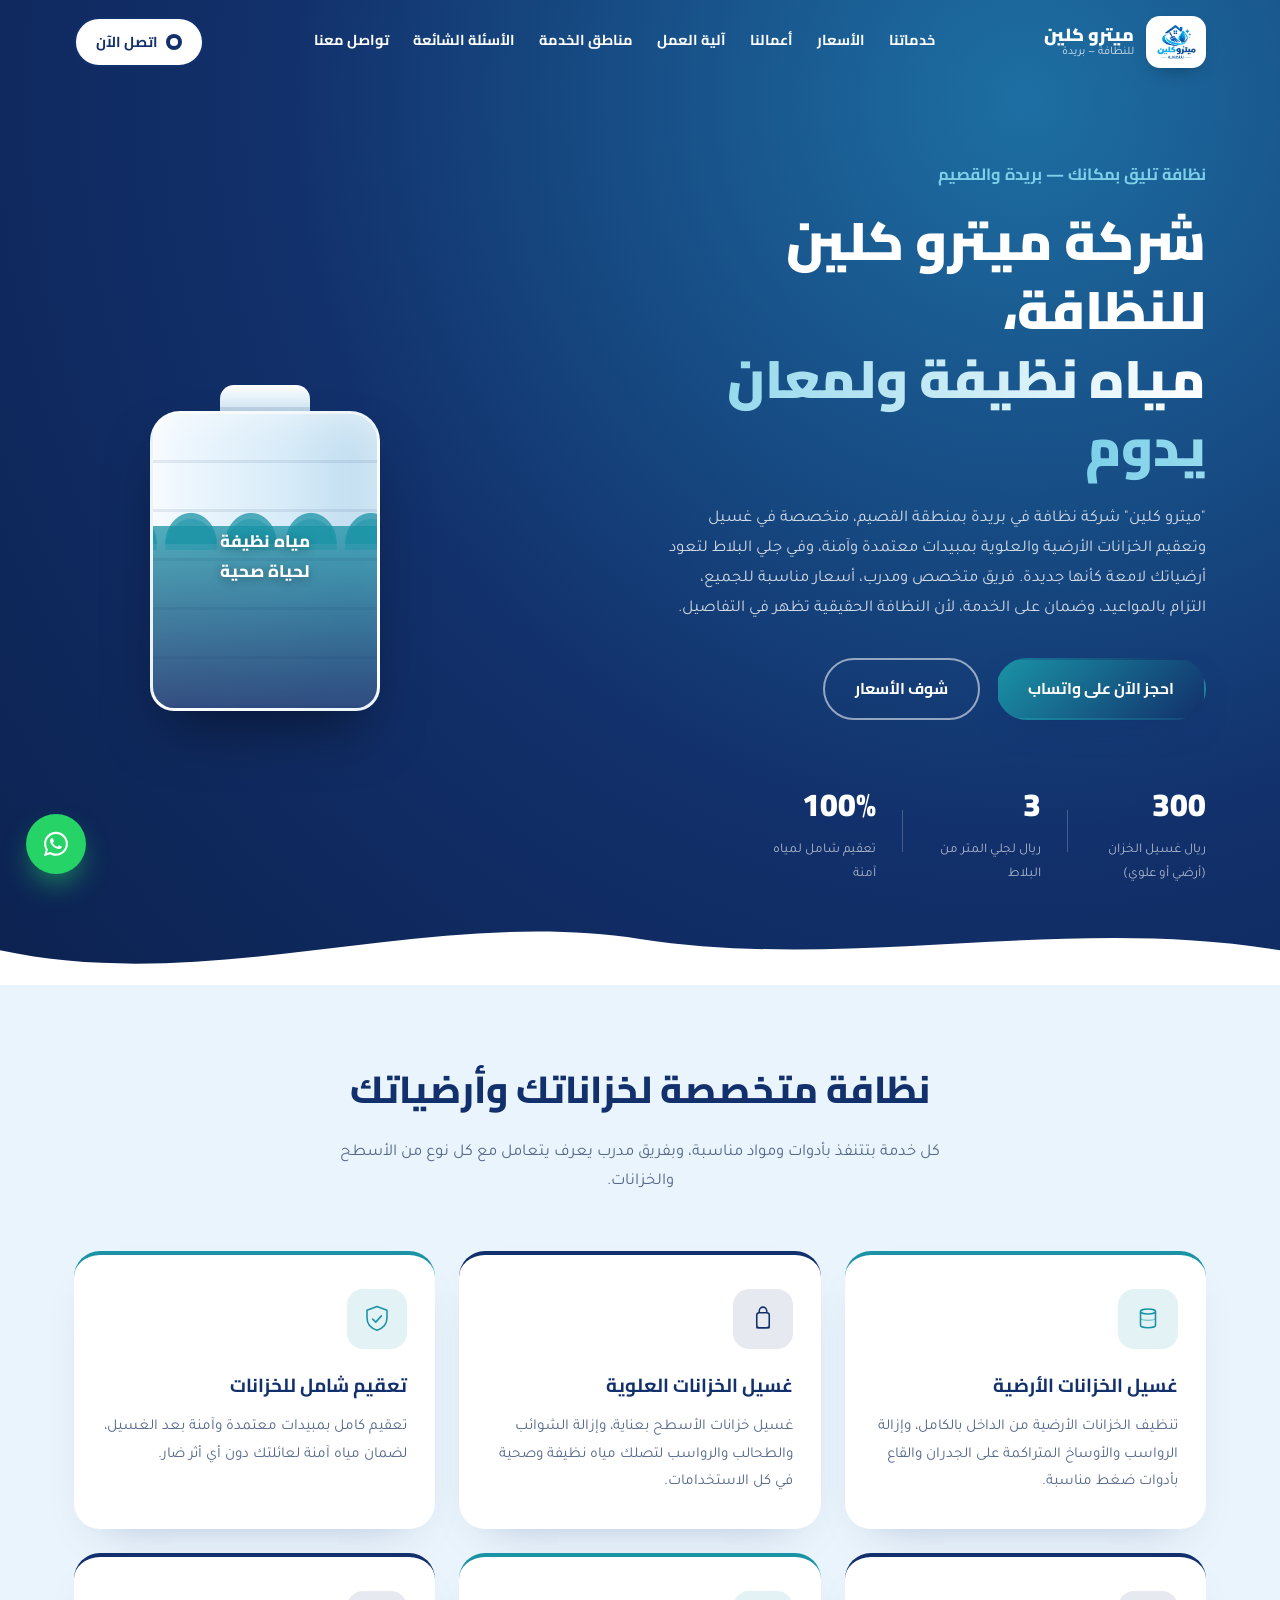
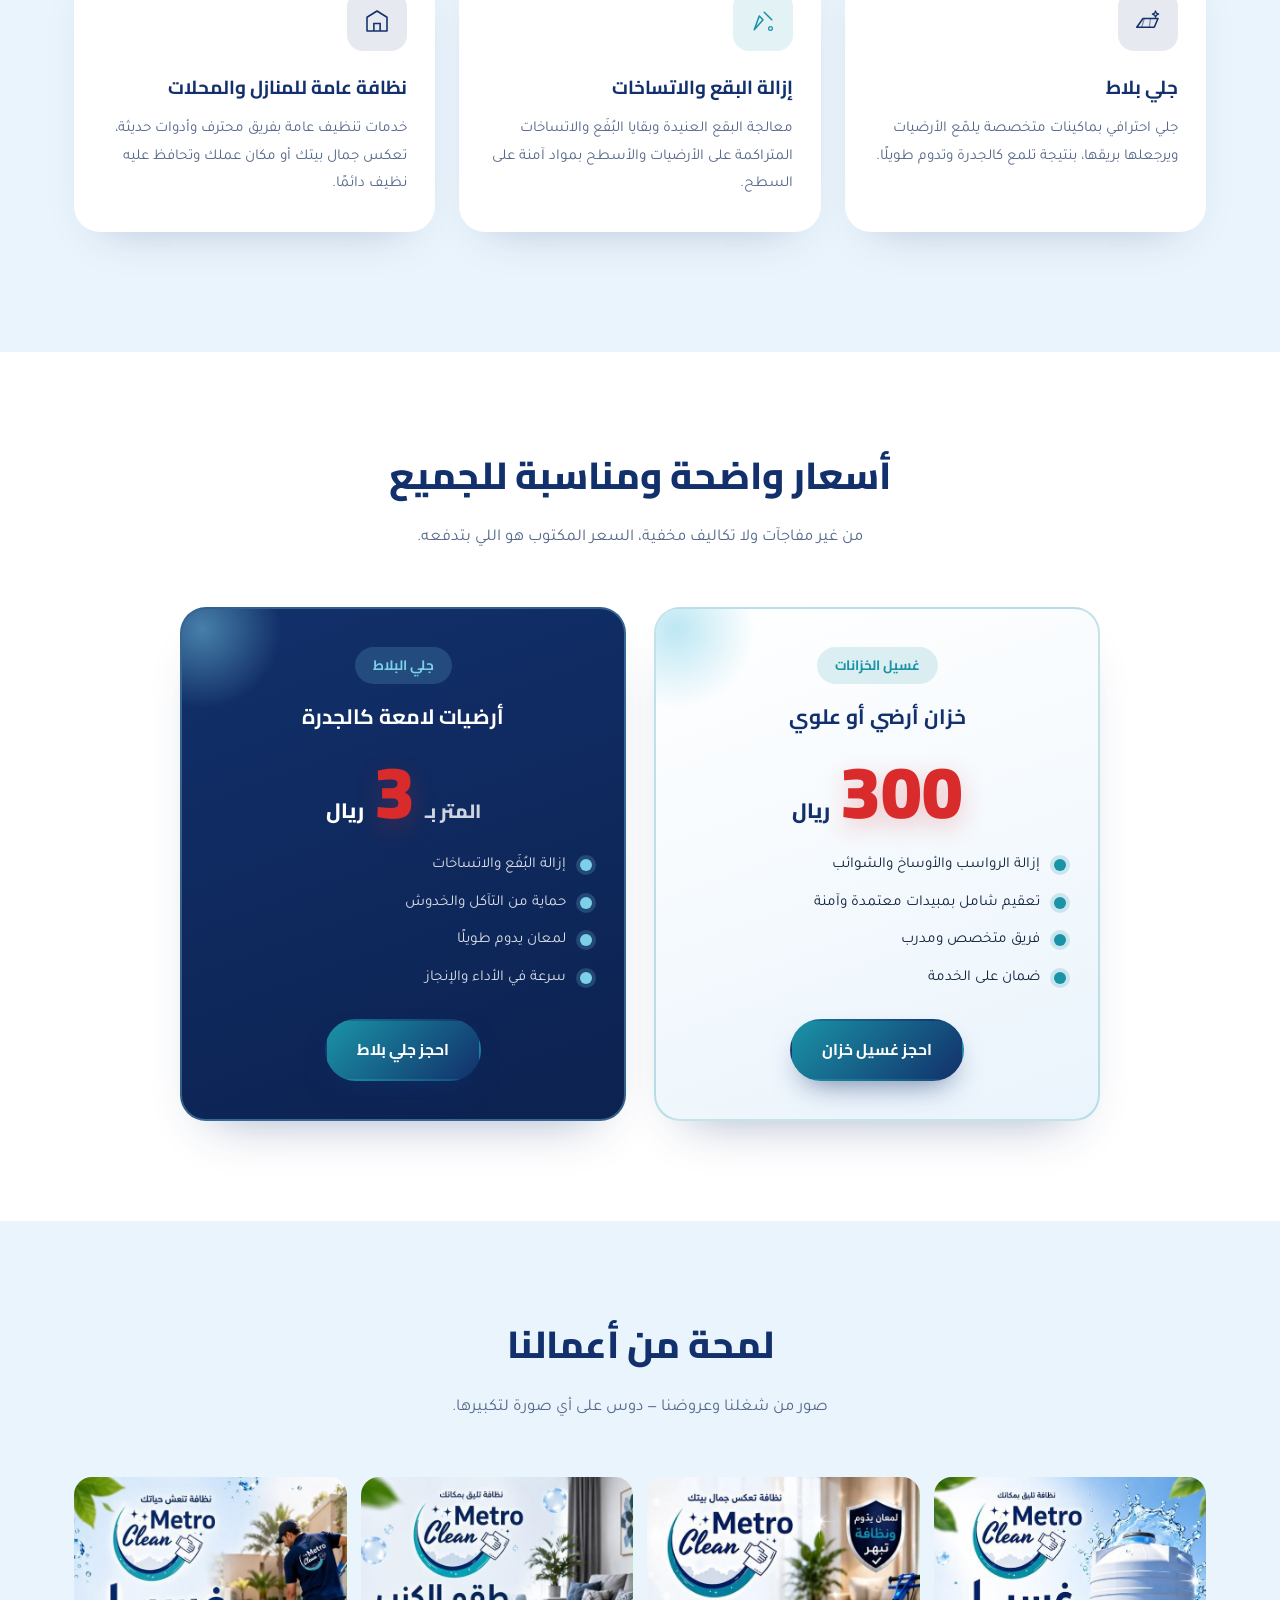
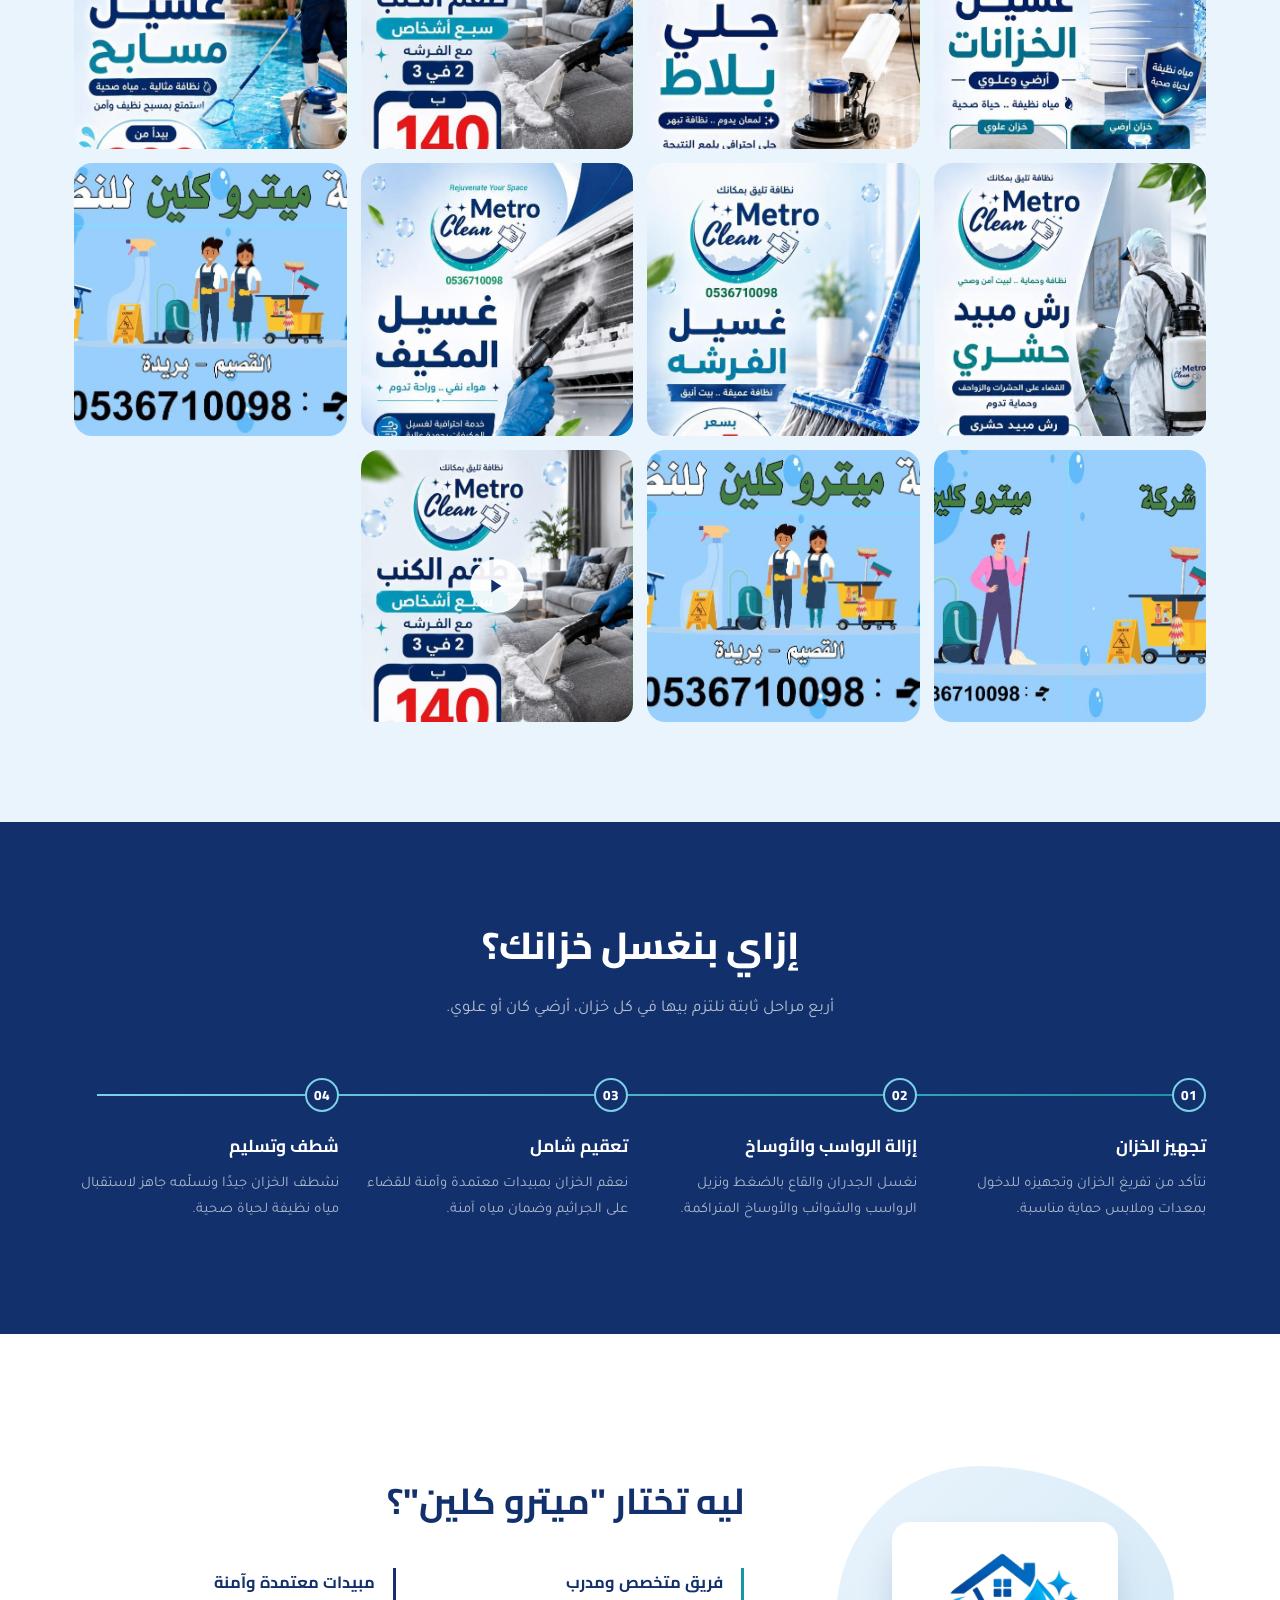
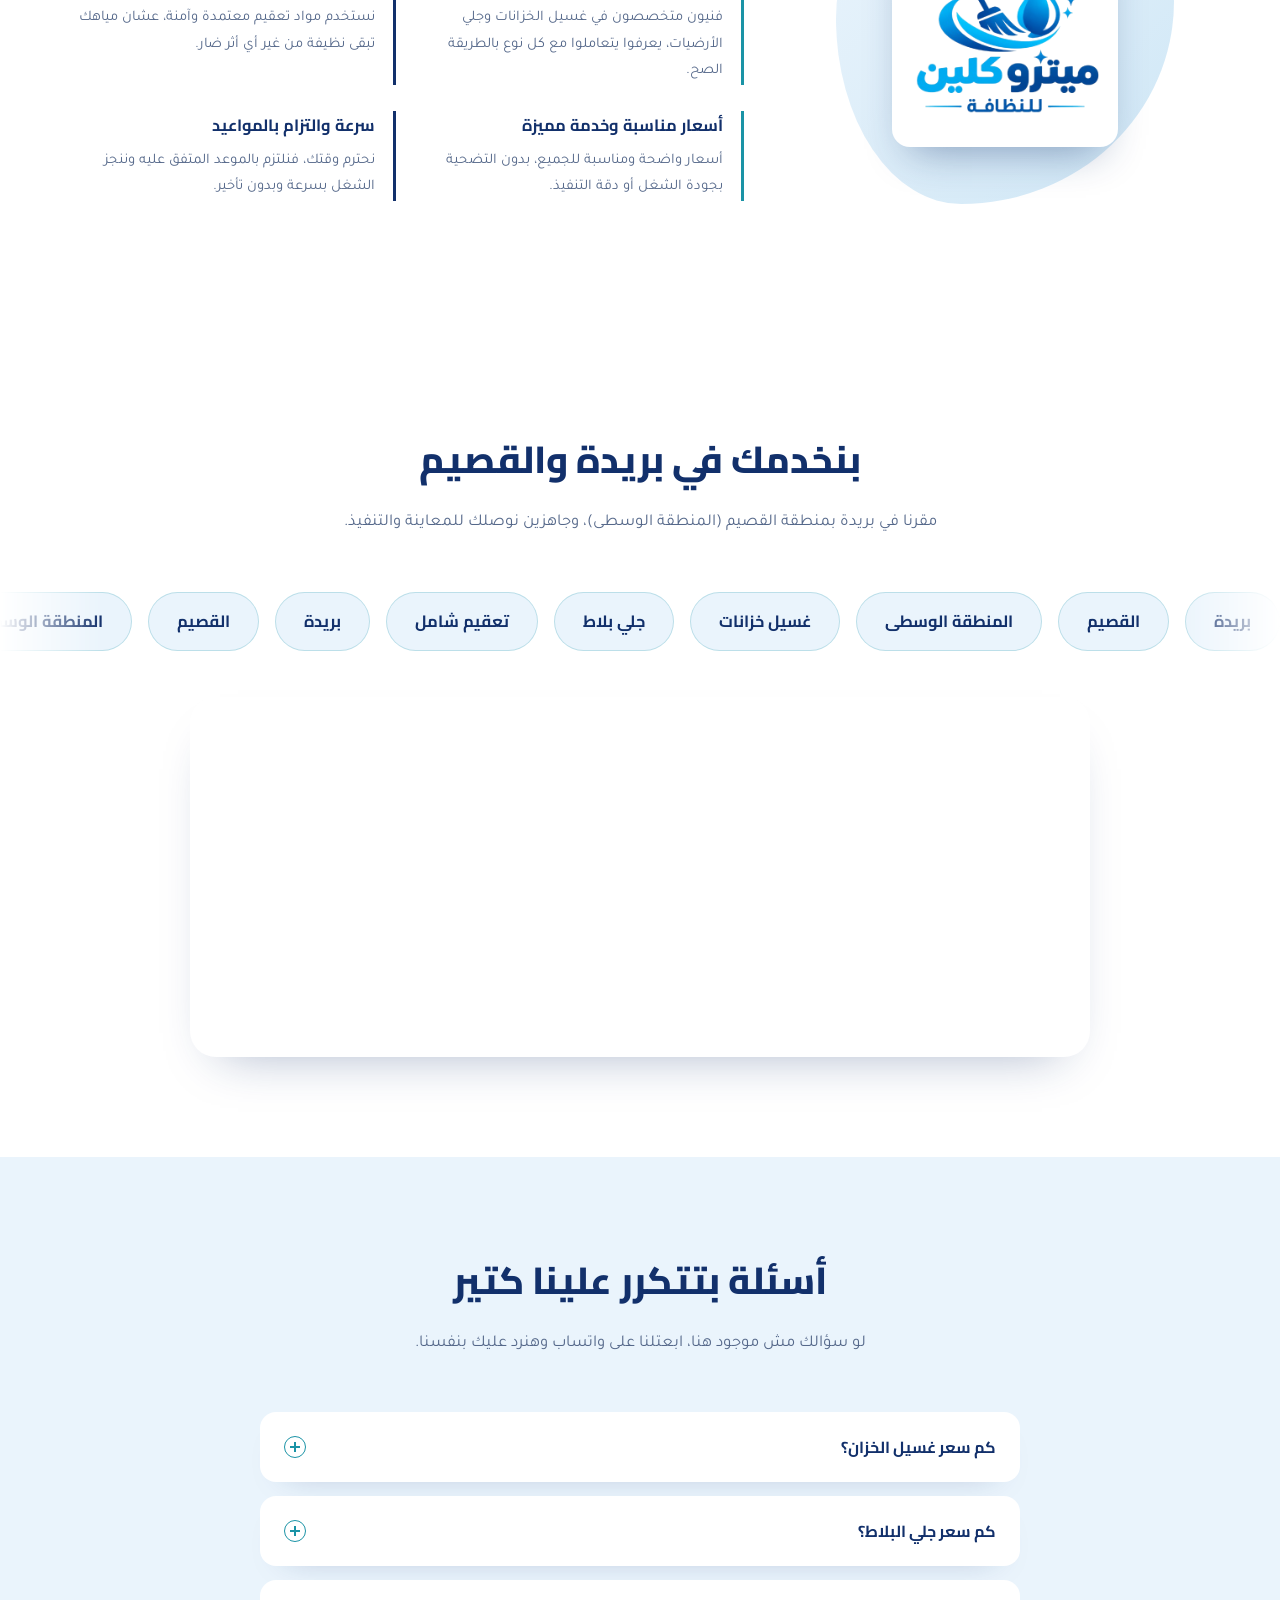
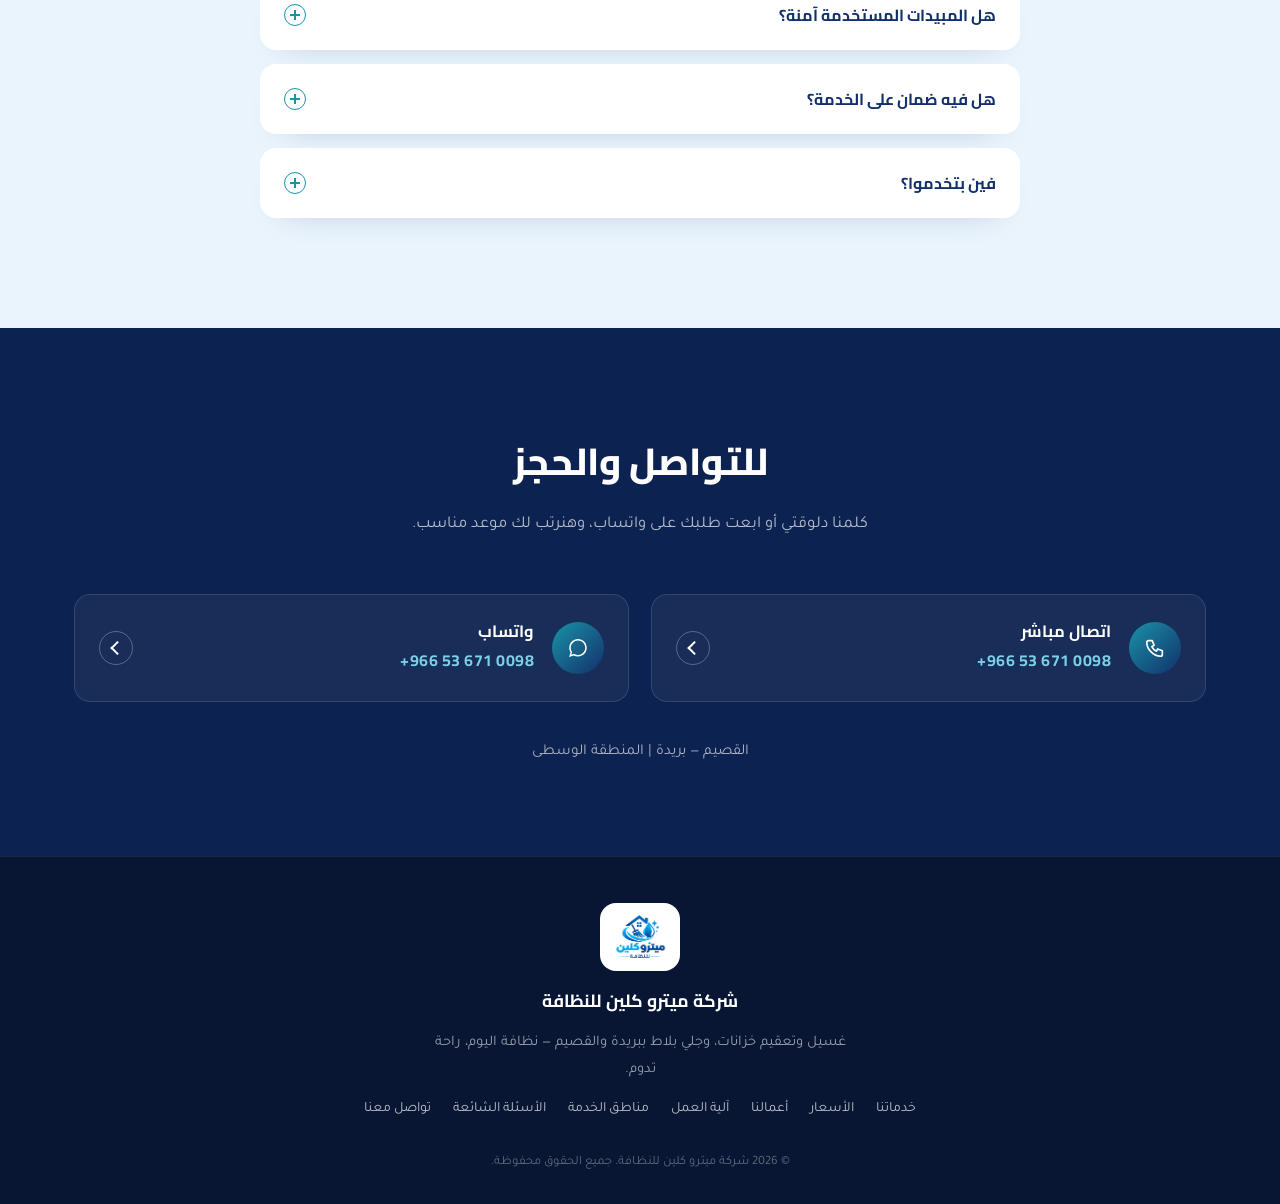
==== index.html @ 33bab5ba "first commit" ====
<!DOCTYPE html>
<html lang="ar" dir="rtl">

<head>
  <meta charset="UTF-8">
  <meta name="viewport" content="width=device-width, initial-scale=1.0">
  <title>شركة ميترو كلين للنظافة | غسيل خزانات وجلي بلاط ببريدة والقصيم</title>
  <meta name="description"
    content="شركة ميترو كلين للنظافة ببريدة - القصيم: غسيل وتعقيم الخزانات (أرضي وعلوي) بـ 300 ريال، وجلي بلاط بـ 3 ريال للمتر. فريق متخصص، مبيدات معتمدة، وضمان على الخدمة.">
  <link rel="icon" type="image/png" href="assets/logo.png">
  <link rel="preconnect" href="https://fonts.googleapis.com">
  <link rel="preconnect" href="https://fonts.gstatic.com" crossorigin>
  <link
    href="https://fonts.googleapis.com/css2?family=Cairo:wght@500;700;800;900&family=Tajawal:wght@400;500;700&display=swap"
    rel="stylesheet">
  <link rel="stylesheet" href="style.css">
</head>

<body>

  <div class="cursor-glow" id="cursorGlow"></div>

  <!-- ===== HEADER ===== -->
  <header class="site-header" id="siteHeader">
    <div class="wrap header-inner">
      <a href="#top" class="brand">
        <span class="brand-logo-chip"><img src="img/logo.png" alt="Metro Clean"></span>
        <span class="brand-text">
          <strong>ميترو كلين</strong>
          <small>للنظافة — بريدة</small>
        </span>
      </a>
      <nav class="main-nav" id="mainNav">
        <a href="#services">خدماتنا</a>
        <a href="#offers">الأسعار</a>
        <a href="#gallery">أعمالنا</a>
        <a href="#process">آلية العمل</a>
        <a href="#areas">مناطق الخدمة</a>
        <a href="#faq">الأسئلة الشائعة</a>
        <a href="#contact">تواصل معنا</a>
      </nav>
      <a href="tel:+966536710098" class="btn btn-ghost header-cta">
        <span class="phone-ico"></span> اتصل الآن
      </a>
      <button class="burger" id="burger" aria-label="فتح القائمة">
        <span></span><span></span><span></span>
      </button>
    </div>
  </header>

  <!-- ===== HERO ===== -->
  <section class="hero" id="top">
    <div class="hero-scene" aria-hidden="true">
      <div class="bubbles" id="bubblesLayer"></div>
      <div class="sparkles" id="sparklesLayer"></div>
    </div>

    <div class="wrap hero-grid">
      <div class="hero-inner">
        <p class="hero-kicker">نظافة تليق بمكانك — بريدة والقصيم</p>
        <h1 class="hero-title">
          شركة ميترو كلين للنظافة،<br>
          <span class="hero-title-accent">مياه نظيفة ولمعان يدوم</span>
        </h1>
        <p class="hero-desc">
          "ميترو كلين" شركة نظافة في بريدة بمنطقة القصيم، متخصصة في غسيل وتعقيم الخزانات الأرضية والعلوية
          بمبيدات معتمدة وآمنة، وفي جلي البلاط لتعود أرضياتك لامعة كأنها جديدة. فريق متخصص ومدرب، أسعار
          مناسبة للجميع، التزام بالمواعيد، وضمان على الخدمة، لأن النظافة الحقيقية تظهر في التفاصيل.
        </p>
        <div class="hero-actions">
          <a href="https://wa.me/966536710098" target="_blank" rel="noopener" class="btn btn-primary">
            احجز الآن على واتساب
          </a>
          <a href="#offers" class="btn btn-outline">شوف الأسعار</a>
        </div>

        <div class="hero-badges">
          <div class="badge-item">
            <span class="badge-num" data-count="300">0</span>
            <span class="badge-label">ريال غسيل الخزان (أرضي أو علوي)</span>
          </div>
          <div class="badge-sep"></div>
          <div class="badge-item">
            <span class="badge-num" data-count="3">0</span>
            <span class="badge-label">ريال لجلي المتر من البلاط</span>
          </div>
          <div class="badge-sep"></div>
          <div class="badge-item">
            <span class="badge-num" data-count="100" data-suffix="%">0</span>
            <span class="badge-label">تعقيم شامل لمياه آمنة</span>
          </div>
        </div>
      </div>

      <div class="hero-visual" aria-hidden="true">
        <div class="tank">
          <div class="tank-lid"></div>
          <div class="tank-body">
            <div class="water">
              <div class="wave wave-a"></div>
              <div class="wave wave-b"></div>
            </div>
            <span class="tank-label">مياه نظيفة<br>لحياة صحية</span>
          </div>
        </div>
      </div>
    </div>

    <svg class="wave-divider" viewBox="0 0 1440 110" preserveAspectRatio="none">
      <path class="wave-path" d="M0,64 C 240,120 480,10 720,50 C 960,90 1200,20 1440,64 L1440,110 L0,110 Z"></path>
    </svg>
  </section>

  <!-- ===== SERVICES ===== -->
  <section class="services" id="services">
    <div class="wrap">
      <div class="section-head">
        <h2>نظافة متخصصة لخزاناتك وأرضياتك</h2>
        <p>كل خدمة بتتنفذ بأدوات ومواد مناسبة، وبفريق مدرب يعرف يتعامل مع كل نوع من الأسطح والخزانات.</p>
      </div>

      <div class="services-grid">
        <article class="service-card">
          <div class="service-icon">
            <svg viewBox="0 0 48 48" fill="none">
              <ellipse cx="24" cy="12" rx="12" ry="4" stroke="currentColor" stroke-width="2.5" />
              <path d="M12 12v22c0 2.2 5.4 4 12 4s12-1.8 12-4V12" stroke="currentColor" stroke-width="2.5" />
              <path d="M12 22c0 2.2 5.4 4 12 4s12-1.8 12-4" stroke="currentColor" stroke-width="2" opacity=".5" />
            </svg>
          </div>
          <h3>غسيل الخزانات الأرضية</h3>
          <p>تنظيف الخزانات الأرضية من الداخل بالكامل، وإزالة الرواسب والأوساخ المتراكمة على الجدران والقاع بأدوات ضغط
            مناسبة.</p>
        </article>

        <article class="service-card service-accent">
          <div class="service-icon">
            <svg viewBox="0 0 48 48" fill="none">
              <rect x="14" y="14" width="20" height="24" rx="4" stroke="currentColor" stroke-width="2.5" />
              <path d="M18 14v-3a6 6 0 0 1 12 0v3" stroke="currentColor" stroke-width="2.5" />
              <path d="M14 38h20" stroke="currentColor" stroke-width="2.5" stroke-linecap="round" />
            </svg>
          </div>
          <h3>غسيل الخزانات العلوية</h3>
          <p>غسيل خزانات الأسطح بعناية، وإزالة الشوائب والطحالب والرواسب لتصلك مياه نظيفة وصحية في كل الاستخدامات.</p>
        </article>

        <article class="service-card">
          <div class="service-icon">
            <svg viewBox="0 0 48 48" fill="none">
              <path d="M24 4 8 10v12c0 10 7 17 16 20 9-3 16-10 16-20V10z" stroke="currentColor" stroke-width="2.5"
                stroke-linejoin="round" />
              <path d="M17 24l5 5 9-10" stroke="currentColor" stroke-width="2.5" stroke-linecap="round"
                stroke-linejoin="round" />
            </svg>
          </div>
          <h3>تعقيم شامل للخزانات</h3>
          <p>تعقيم كامل بمبيدات معتمدة وآمنة بعد الغسيل، لضمان مياه آمنة لعائلتك دون أي أثر ضار.</p>
        </article>

        <article class="service-card service-accent">
          <div class="service-icon">
            <svg viewBox="0 0 48 48" fill="none">
              <path d="M6 34l10-14h24l-6 14z" stroke="currentColor" stroke-width="2.5" stroke-linejoin="round" />
              <path d="M18 20l-4 14M28 20l-2 14" stroke="currentColor" stroke-width="2" opacity=".5" />
              <path d="M36 8l1.5 3.5L41 13l-3.5 1.5L36 18l-1.5-3.5L31 13l3.5-1.5z" stroke="currentColor"
                stroke-width="2" stroke-linejoin="round" />
            </svg>
          </div>
          <h3>جلي بلاط</h3>
          <p>جلي احترافي بماكينات متخصصة يلمّع الأرضيات ويرجعلها بريقها، بنتيجة تلمع كالجدرة وتدوم طويلًا.</p>
        </article>

        <article class="service-card">
          <div class="service-icon">
            <svg viewBox="0 0 48 48" fill="none">
              <path d="M10 38l8-22 6 6-14 16z" stroke="currentColor" stroke-width="2.5" stroke-linejoin="round" />
              <path d="M26 10l12 12" stroke="currentColor" stroke-width="2.5" stroke-linecap="round" />
              <circle cx="36" cy="36" r="3" stroke="currentColor" stroke-width="2" />
            </svg>
          </div>
          <h3>إزالة البقع والاتساخات</h3>
          <p>معالجة البقع العنيدة وبقايا البُفَع والاتساخات المتراكمة على الأرضيات والأسطح بمواد آمنة على السطح.</p>
        </article>

        <article class="service-card service-accent">
          <div class="service-icon">
            <svg viewBox="0 0 48 48" fill="none">
              <path d="M8 40V18l16-10 16 10v22z" stroke="currentColor" stroke-width="2.5" stroke-linejoin="round" />
              <path d="M19 40V28h10v12" stroke="currentColor" stroke-width="2.5" />
            </svg>
          </div>
          <h3>نظافة عامة للمنازل والمحلات</h3>
          <p>خدمات تنظيف عامة بفريق محترف وأدوات حديثة، تعكس جمال بيتك أو مكان عملك وتحافظ عليه نظيف دائمًا.</p>
        </article>
      </div>
    </div>

    <svg class="wave-divider wave-flip" viewBox="0 0 1440 110" preserveAspectRatio="none">
      <path class="wave-path" d="M0,64 C 240,120 480,10 720,50 C 960,90 1200,20 1440,64 L1440,110 L0,110 Z"></path>
    </svg>
  </section>

  <!-- ===== OFFERS / PRICES ===== -->
  <section class="offers" id="offers">
    <div class="wrap">
      <div class="section-head">
        <h2>أسعار واضحة ومناسبة للجميع</h2>
        <p>من غير مفاجآت ولا تكاليف مخفية، السعر المكتوب هو اللي بتدفعه.</p>
      </div>

      <div class="offers-grid">
        <article class="offer-card">
          <span class="offer-tag">غسيل الخزانات</span>
          <h3>خزان أرضي أو علوي</h3>
          <div class="price"><span class="price-num">300</span><span class="price-unit">ريال</span></div>
          <ul class="offer-list">
            <li>إزالة الرواسب والأوساخ والشوائب</li>
            <li>تعقيم شامل بمبيدات معتمدة وآمنة</li>
            <li>فريق متخصص ومدرب</li>
            <li>ضمان على الخدمة</li>
          </ul>
          <a href="https://wa.me/966536710098?text=%D8%A3%D8%B1%D9%8A%D8%AF%20%D8%AD%D8%AC%D8%B2%20%D8%BA%D8%B3%D9%8A%D9%84%20%D8%AE%D8%B2%D8%A7%D9%86"
            target="_blank" rel="noopener" class="btn btn-primary">احجز غسيل خزان</a>
        </article>

        <article class="offer-card offer-alt">
          <span class="offer-tag">جلي البلاط</span>
          <h3>أرضيات لامعة كالجدرة</h3>
          <div class="price"><span class="price-pre">المتر بـ</span><span class="price-num">3</span><span
              class="price-unit">ريال</span></div>
          <ul class="offer-list">
            <li>إزالة البُفَع والاتساخات</li>
            <li>حماية من التآكل والخدوش</li>
            <li>لمعان يدوم طويلًا</li>
            <li>سرعة في الأداء والإنجاز</li>
          </ul>
          <a href="https://wa.me/966536710098?text=%D8%A3%D8%B1%D9%8A%D8%AF%20%D8%AD%D8%AC%D8%B2%20%D8%AC%D9%84%D9%8A%20%D8%A8%D9%84%D8%A7%D8%B7"
            target="_blank" rel="noopener" class="btn btn-primary">احجز جلي بلاط</a>
        </article>
      </div>
    </div>
  </section>

  <!-- ===== GALLERY ===== -->
  <section class="gallery" id="gallery">
    <div class="wrap">
      <div class="section-head">
        <h2>لمحة من أعمالنا</h2>
        <p>صور من شغلنا وعروضنا — دوس على أي صورة لتكبيرها.</p>
      </div>

      <div class="gallery-grid">
        <button class="gallery-item" data-type="image" data-src="img/img1.jpeg">
          <img src="img/img1.jpeg" alt="">
        </button>
        <button class="gallery-item" data-type="image" data-src="img/img2.jpeg">
          <img src="img/img2.jpeg" alt="">
        </button>
        <button class="gallery-item" data-type="image" data-src="img/img3.jpeg">
          <img src="img/img3.jpeg" alt="">
        </button>
        <button class="gallery-item" data-type="image" data-src="img/img4.jpeg">
          <img src="img/img4.jpeg" alt="">
        </button>
        <button class="gallery-item" data-type="image" data-src="img/img5.jpeg">
          <img src="img/img5.jpeg" alt="">
        </button>
        <button class="gallery-item" data-type="image" data-src="img/img6.jpeg">
          <img src="img/img6.jpeg" alt="">
        </button>
        <button class="gallery-item" data-type="image" data-src="img/img7.jpeg">
          <img src="img/img7.jpeg" alt="">
        </button> <button class="gallery-item" data-type="image" data-src="img/img8.jpeg">
          <img src="img/img8.jpeg" alt="">
        </button> <button class="gallery-item" data-type="image" data-src="img/img9.jpeg">
          <img src="img/img9.jpeg" alt="">
        </button> <button class="gallery-item" data-type="image" data-src="img/img10.jpeg">
          <img src="img/img10.jpeg" alt="">
        </button>
        <button class="gallery-item gallery-video" data-type="video" data-src="img/vid1.mp4"
          data-poster="assets/gallery/video-1-poster.jpg">
          <img src="img/img3.jpeg" alt="">
          <span class="play-badge"><svg viewBox="0 0 24 24" fill="currentColor">
              <path d="M8 5v14l11-7z" />
            </svg></span>
        </button>
      </div>
    </div>
  </section>

  <!-- ===== PROCESS ===== -->
  <section class="process" id="process">
    <div class="wrap">
      <div class="section-head light">
        <h2>إزاي بنغسل خزانك؟</h2>
        <p>أربع مراحل ثابتة نلتزم بيها في كل خزان، أرضي كان أو علوي.</p>
      </div>

      <div class="process-track">
        <div class="process-line">
          <div class="process-line-fill" id="processFill"></div>
        </div>

        <div class="process-step">
          <span class="step-num">01</span>
          <h3>تجهيز الخزان</h3>
          <p>نتأكد من تفريغ الخزان وتجهيزه للدخول بمعدات وملابس حماية مناسبة.</p>
        </div>
        <div class="process-step">
          <span class="step-num">02</span>
          <h3>إزالة الرواسب والأوساخ</h3>
          <p>نغسل الجدران والقاع بالضغط ونزيل الرواسب والشوائب والأوساخ المتراكمة.</p>
        </div>
        <div class="process-step">
          <span class="step-num">03</span>
          <h3>تعقيم شامل</h3>
          <p>نعقم الخزان بمبيدات معتمدة وآمنة للقضاء على الجراثيم وضمان مياه آمنة.</p>
        </div>
        <div class="process-step">
          <span class="step-num">04</span>
          <h3>شطف وتسليم</h3>
          <p>نشطف الخزان جيدًا ونسلّمه جاهز لاستقبال مياه نظيفة لحياة صحية.</p>
        </div>
      </div>
    </div>
  </section>

  <!-- ===== WHY US ===== -->
  <section class="why" id="why">
    <div class="wrap why-grid">
      <div class="why-visual" aria-hidden="true">
        <div class="why-blob"></div>
        <img src="img/logo.png" alt="" class="why-logo-mark">
      </div>
      <div class="why-content">
        <h2>ليه تختار "ميترو كلين"؟</h2>
        <div class="why-list">
          <div class="why-item">
            <h4>فريق متخصص ومدرب</h4>
            <p>فنيون متخصصون في غسيل الخزانات وجلي الأرضيات، يعرفوا يتعاملوا مع كل نوع بالطريقة الصح.</p>
          </div>
          <div class="why-item">
            <h4>مبيدات معتمدة وآمنة</h4>
            <p>نستخدم مواد تعقيم معتمدة وآمنة، عشان مياهك تبقى نظيفة من غير أي أثر ضار.</p>
          </div>
          <div class="why-item">
            <h4>أسعار مناسبة وخدمة مميزة</h4>
            <p>أسعار واضحة ومناسبة للجميع، بدون التضحية بجودة الشغل أو دقة التنفيذ.</p>
          </div>
          <div class="why-item">
            <h4>سرعة والتزام بالمواعيد</h4>
            <p>نحترم وقتك، فنلتزم بالموعد المتفق عليه وننجز الشغل بسرعة وبدون تأخير.</p>
          </div>
        </div>
      </div>
    </div>
  </section>

  <!-- ===== COVERAGE AREAS ===== -->
  <section class="areas" id="areas">
    <div class="wrap">
      <div class="section-head">
        <h2>بنخدمك في بريدة والقصيم</h2>
        <p>مقرنا في بريدة بمنطقة القصيم (المنطقة الوسطى)، وجاهزين نوصلك للمعاينة والتنفيذ.</p>
      </div>
    </div>
    <div class="areas-marquee">
      <div class="areas-track">
        <span>بريدة</span><span>القصيم</span><span>المنطقة الوسطى</span><span>غسيل خزانات</span><span>جلي
          بلاط</span><span>تعقيم شامل</span>
        <span>بريدة</span><span>القصيم</span><span>المنطقة الوسطى</span><span>غسيل خزانات</span><span>جلي
          بلاط</span><span>تعقيم شامل</span>
      </div>
    </div>
    <div class="wrap">
      <div class="map-frame">
        <iframe title="موقع الخدمة - بريدة"
          src="https://www.openstreetmap.org/export/embed.html?bbox=43.85%2C26.2%2C44.1%2C26.45&layer=mapnik"
          loading="lazy" referrerpolicy="no-referrer-when-downgrade">
        </iframe>
      </div>
    </div>
  </section>

  <!-- ===== FAQ ===== -->
  <section class="faq" id="faq">
    <div class="wrap">
      <div class="section-head">
        <h2>أسئلة بتتكرر علينا كتير</h2>
        <p>لو سؤالك مش موجود هنا، ابعتلنا على واتساب وهنرد عليك بنفسنا.</p>
      </div>

      <div class="faq-list">
        <div class="faq-item">
          <button class="faq-q">كم سعر غسيل الخزان؟<span class="faq-toggle"></span></button>
          <div class="faq-a">
            <p>غسيل الخزان (أرضي أو علوي) بـ 300 ريال، شامل إزالة الرواسب والتعقيم.</p>
          </div>
        </div>
        <div class="faq-item">
          <button class="faq-q">كم سعر جلي البلاط؟<span class="faq-toggle"></span></button>
          <div class="faq-a">
            <p>جلي البلاط بـ 3 ريال للمتر الواحد.</p>
          </div>
        </div>
        <div class="faq-item">
          <button class="faq-q">هل المبيدات المستخدمة آمنة؟<span class="faq-toggle"></span></button>
          <div class="faq-a">
            <p>نستخدم مبيدات ومواد تعقيم معتمدة وآمنة، ونحرص على شطف الخزان جيدًا قبل التسليم.</p>
          </div>
        </div>
        <div class="faq-item">
          <button class="faq-q">هل فيه ضمان على الخدمة؟<span class="faq-toggle"></span></button>
          <div class="faq-a">
            <p>أيوه، نقدم ضمان على الخدمة، وفريقنا ملتزم بجودة الشغل والمواعيد.</p>
          </div>
        </div>
        <div class="faq-item">
          <button class="faq-q">فين بتخدموا؟<span class="faq-toggle"></span></button>
          <div class="faq-a">
            <p>نخدم بريدة ومنطقة القصيم. كلمنا وهنأكد لك التغطية في منطقتك.</p>
          </div>
        </div>
      </div>
    </div>
  </section>

  <!-- ===== CONTACT ===== -->
  <section class="contact" id="contact">
    <div class="wrap">
      <div class="section-head light">
        <h2>للتواصل والحجز</h2>
        <p>كلمنا دلوقتي أو ابعت طلبك على واتساب، وهنرتب لك موعد مناسب.</p>
      </div>

      <div class="contact-cards">
        <a class="contact-card" href="tel:+966536710098">
          <div class="contact-avatar">
            <svg viewBox="0 0 24 24" fill="none">
              <path d="M5 4h4l2 5-2.5 1.5a11 11 0 0 0 5 5L15 13l5 2v4a2 2 0 0 1-2 2C10.5 21 3 13.5 3 6a2 2 0 0 1 2-2z"
                stroke="currentColor" stroke-width="1.8" stroke-linejoin="round" />
            </svg>
          </div>
          <div class="contact-info">
            <h4>اتصال مباشر</h4>
            <span class="contact-number" dir="ltr">+966 53 671 0098</span>
          </div>
          <span class="contact-arrow"></span>
        </a>
        <a class="contact-card" href="https://wa.me/966536710098" target="_blank" rel="noopener">
          <div class="contact-avatar">
            <svg viewBox="0 0 32 32" fill="currentColor">
              <path
                d="M16 3C9 3 3.3 8.7 3.3 15.7c0 2.4.7 4.7 1.9 6.7L3 29l6.8-2.1c1.9 1.1 4 1.6 6.2 1.6 7 0 12.7-5.7 12.7-12.7C28.7 8.7 23 3 16 3zm0 23.2c-1.9 0-3.8-.5-5.4-1.5l-.4-.2-4 1.2 1.2-3.9-.3-.4a10.3 10.3 0 0 1-1.6-5.5C5.5 9.9 10.2 5.2 16 5.2S26.5 9.9 26.5 15.7 21.8 26.2 16 26.2z" />
            </svg>
          </div>
          <div class="contact-info">
            <h4>واتساب</h4>
            <span class="contact-number" dir="ltr">+966 53 671 0098</span>
          </div>
          <span class="contact-arrow"></span>
        </a>
      </div>

      <div class="contact-note">
        <p>القصيم — بريدة | المنطقة الوسطى</p>
      </div>
    </div>
  </section>

  <!-- ===== FOOTER ===== -->
  <footer class="site-footer">
    <div class="wrap footer-inner">
      <span class="footer-logo-chip"><img src="img/logo.png" alt="Metro Clean"></span>
      <strong class="footer-name">شركة ميترو كلين للنظافة</strong>
      <p class="footer-tag">غسيل وتعقيم خزانات، وجلي بلاط ببريدة والقصيم — نظافة اليوم، راحة تدوم.</p>
      <div class="footer-links">
        <a href="#services">خدماتنا</a>
        <a href="#offers">الأسعار</a>
        <a href="#gallery">أعمالنا</a>
        <a href="#process">آلية العمل</a>
        <a href="#areas">مناطق الخدمة</a>
        <a href="#faq">الأسئلة الشائعة</a>
        <a href="#contact">تواصل معنا</a>
      </div>
      <p class="footer-copy">© <span id="year"></span> شركة ميترو كلين للنظافة. جميع الحقوق محفوظة.</p>
    </div>
  </footer>

  <a href="https://wa.me/966536710098" target="_blank" rel="noopener" class="floating-whatsapp"
    aria-label="تواصل عبر واتساب">
    <svg viewBox="0 0 32 32" fill="currentColor">
      <path
        d="M16 3C9 3 3.3 8.7 3.3 15.7c0 2.4.7 4.7 1.9 6.7L3 29l6.8-2.1c1.9 1.1 4 1.6 6.2 1.6 7 0 12.7-5.7 12.7-12.7C28.7 8.7 23 3 16 3zm0 23.2c-1.9 0-3.8-.5-5.4-1.5l-.4-.2-4 1.2 1.2-3.9-.3-.4a10.3 10.3 0 0 1-1.6-5.5C5.5 9.9 10.2 5.2 16 5.2S26.5 9.9 26.5 15.7 21.8 26.2 16 26.2zm5.8-7.7c-.3-.2-1.9-.9-2.2-1-.3-.1-.5-.2-.7.2-.2.3-.8 1-1 1.2-.2.2-.4.2-.7.1-.3-.2-1.4-.5-2.6-1.6-1-.9-1.6-2-1.8-2.3-.2-.3 0-.5.1-.7.1-.1.3-.4.5-.5.2-.2.2-.3.3-.5.1-.2 0-.4 0-.6 0-.2-.7-1.8-1-2.4-.3-.6-.5-.5-.7-.5h-.6c-.2 0-.5.1-.8.4-.3.3-1 1-1 2.5s1.1 2.9 1.2 3.1c.1.2 2.2 3.4 5.3 4.7.7.3 1.3.5 1.8.6.7.2 1.4.2 1.9.1.6-.1 1.9-.8 2.1-1.5.3-.7.3-1.4.2-1.5-.1-.1-.3-.2-.6-.4z" />
    </svg>
  </a>

  <div class="lightbox" id="lightbox">
    <button class="lightbox-close" id="lightboxClose" aria-label="إغلاق">×</button>
    <div class="lightbox-content" id="lightboxContent"></div>
  </div>

  <script src="script.js"></script>
</body>

</html>
---- style.css ----
:root {
   --navy: #12306B;
   --navy-2: #0C2250;
   --teal: #1A93A6;
   --aqua: #7CD0E8;
   --sky: #EAF4FC;
   --red: #D92B2B;
   --white: #FFFFFF;
   --ink: #12233F;
   --ink-soft: #55688A;

   --font-head: 'Cairo', sans-serif;
   --font-body: 'Tajawal', sans-serif;

   --wrap: 1180px;
   --radius-lg: 26px;
   --radius-md: 16px;
   --ease: cubic-bezier(.22, .85, .32, 1);
}

* {
   box-sizing: border-box;
}

html {
   scroll-behavior: smooth;
}

body {
   margin: 0;
   font-family: var(--font-body);
   color: var(--ink);
   background: var(--white);
   line-height: 1.8;
   -webkit-font-smoothing: antialiased;
   overflow-x: hidden;
}

img {
   max-width: 100%;
   display: block;
}

a {
   color: inherit;
   text-decoration: none;
}

ul {
   margin: 0;
   padding: 0;
   list-style: none;
}

h1,
h2,
h3,
h4 {
   font-family: var(--font-head);
   margin: 0;
   color: var(--navy);
}

p {
   margin: 0;
}

button {
   font-family: inherit;
}

.wrap {
   width: 100%;
   max-width: var(--wrap);
   margin-inline: auto;
   padding-inline: 24px;
}

@media (prefers-reduced-motion: reduce) {
   * {
      animation-duration: .001ms !important;
      animation-iteration-count: 1 !important;
      transition-duration: .001ms !important;
      scroll-behavior: auto !important;
   }
}

.cursor-glow {
   position: fixed;
   top: 0;
   left: 0;
   width: 420px;
   height: 420px;
   border-radius: 50%;
   pointer-events: none;
   z-index: 1;
   background: radial-gradient(circle, rgba(26, 147, 166, .16), transparent 70%);
   transform: translate(-50%, -50%);
   transition: opacity .3s ease;
   opacity: 0;
}

@media (hover:hover) {
   .cursor-glow.active {
      opacity: 1;
   }
}

/* ============================================
   Buttons
   ============================================ */
.btn {
   display: inline-flex;
   align-items: center;
   justify-content: center;
   gap: 8px;
   padding: 15px 30px;
   border-radius: 100px;
   font-family: var(--font-head);
   font-weight: 700;
   font-size: .98rem;
   transition: transform .35s var(--ease), box-shadow .35s var(--ease), background .3s ease, color .3s ease;
   border: 2px solid transparent;
   white-space: nowrap;
   position: relative;
   overflow: hidden;
   cursor: pointer;
}

.btn-primary {
   background: linear-gradient(135deg, var(--teal), var(--navy));
   color: var(--white);
   box-shadow: 0 14px 30px -12px rgba(18, 48, 107, .6);
}

.btn-primary:hover {
   transform: translateY(-3px);
   box-shadow: 0 18px 36px -10px rgba(18, 48, 107, .7);
}

.btn-outline {
   border-color: rgba(255, 255, 255, .55);
   color: var(--white);
}

.btn-outline:hover {
   border-color: #fff;
   background: rgba(255, 255, 255, .1);
   transform: translateY(-3px);
}

.btn-ghost {
   border-color: var(--navy);
   color: var(--navy);
   padding: 10px 20px;
   font-size: .9rem;
}

.btn-ghost:hover {
   background: var(--navy);
   color: #fff;
}

.phone-ico {
   width: 16px;
   height: 16px;
   display: inline-block;
   border-radius: 50%;
   background: var(--navy);
   position: relative;
}

.phone-ico::after {
   content: '';
   position: absolute;
   inset: 4px;
   border-radius: 50%;
   background: #fff;
}

/* ============================================
   Header
   ============================================ */
.site-header {
   position: fixed;
   inset-inline: 0;
   top: 0;
   z-index: 500;
   padding: 16px 0;
   transition: padding .35s var(--ease), background .35s ease, box-shadow .35s ease;
}

.site-header.scrolled {
   padding: 8px 0;
   background: rgba(255, 255, 255, .94);
   backdrop-filter: blur(14px);
   box-shadow: 0 10px 30px -18px rgba(18, 48, 107, .4);
}

.header-inner {
   display: flex;
   align-items: center;
   justify-content: space-between;
   gap: 20px;
}

.brand {
   display: flex;
   align-items: center;
   gap: 12px;
}

.brand-logo-chip {
   background: #fff;
   border-radius: 14px;
   padding: 4px 8px;
   display: flex;
   box-shadow: 0 8px 20px -10px rgba(0, 0, 0, .4);
}

.brand-logo-chip img {
   height: 44px;
   width: auto;
}

.brand-text {
   display: flex;
   flex-direction: column;
   line-height: 1.25;
   color: #fff;
   transition: color .35s ease;
}

.site-header.scrolled .brand-text {
   color: var(--navy);
}

.brand-text strong {
   font-family: var(--font-head);
   font-weight: 900;
   font-size: 1.1rem;
}

.brand-text small {
   font-size: .72rem;
   opacity: .8;
}

.main-nav {
   display: flex;
   align-items: center;
   gap: 24px;
}

.main-nav a {
   font-family: var(--font-head);
   font-weight: 700;
   font-size: .9rem;
   color: var(--white);
   position: relative;
   padding-bottom: 4px;
   transition: color .3s ease;
}

.site-header.scrolled .main-nav a {
   color: var(--navy);
}

.main-nav a::after {
   content: '';
   position: absolute;
   right: 0;
   bottom: 0;
   width: 0;
   height: 2px;
   background: var(--aqua);
   transition: width .3s var(--ease);
}

.main-nav a:hover::after {
   width: 100%;
}

.header-cta {
   background: #fff;
}

.site-header.scrolled .header-cta {
   background: transparent;
}

.burger {
   display: none;
}

@media (max-width: 1060px) {
   .main-nav {
      position: fixed;
      inset-inline: 16px;
      top: 80px;
      background: #fff;
      border-radius: var(--radius-md);
      flex-direction: column;
      align-items: flex-start;
      gap: 0;
      box-shadow: 0 20px 50px -20px rgba(18, 48, 107, .45);
      padding: 10px 22px;
      transform-origin: top;
      transform: scaleY(0);
      opacity: 0;
      pointer-events: none;
      transition: transform .35s var(--ease), opacity .25s ease;
   }

   .main-nav.open {
      transform: scaleY(1);
      opacity: 1;
      pointer-events: auto;
   }

   .main-nav a {
      color: var(--navy) !important;
      padding: 14px 0;
      width: 100%;
      border-bottom: 1px solid #eaf0f6;
   }

   .main-nav a:last-child {
      border-bottom: none;
   }

   .header-cta {
      display: none;
   }

   .burger {
      display: flex;
      flex-direction: column;
      justify-content: center;
      gap: 5px;
      width: 38px;
      height: 38px;
      background: none;
      border: none;
      cursor: pointer;
      padding: 0;
   }

   .burger span {
      width: 100%;
      height: 2px;
      background: #fff;
      transition: .3s;
   }

   .site-header.scrolled .burger span {
      background: var(--navy);
   }
}

/* ============================================
   Hero
   ============================================ */
.hero {
   position: relative;
   min-height: 100vh;
   display: flex;
   align-items: center;
   background: radial-gradient(circle at 80% 10%, #1D6FA3 0%, var(--navy) 55%, var(--navy-2) 100%);
   overflow: hidden;
   padding-top: 110px;
}

.hero-scene {
   position: absolute;
   inset: 0;
   z-index: 0;
}

.bubbles span {
   position: absolute;
   bottom: -40px;
   border-radius: 50%;
   background: radial-gradient(circle at 35% 30%, rgba(255, 255, 255, .55), rgba(255, 255, 255, .05));
   border: 1px solid rgba(255, 255, 255, .2);
   animation: rise linear infinite;
}

@keyframes rise {
   to {
      transform: translateY(-115vh) translateX(20px) scale(1.15);
      opacity: 0;
   }
}

.sparkles span {
   position: absolute;
   width: 14px;
   height: 14px;
   background: #fff;
   clip-path: polygon(50% 0, 62% 38%, 100% 50%, 62% 62%, 50% 100%, 38% 62%, 0 50%, 38% 38%);
   animation: sparkle ease-in-out infinite;
   opacity: 0;
}

@keyframes sparkle {

   0%,
   100% {
      opacity: 0;
      transform: scale(.4) rotate(0);
   }

   50% {
      opacity: .9;
      transform: scale(1.1) rotate(45deg);
   }
}

.hero-grid {
   position: relative;
   z-index: 2;
   display: grid;
   grid-template-columns: 1.3fr .7fr;
   gap: 40px;
   align-items: center;
}

.hero-inner {
   padding-block: 50px 100px;
}

.hero-kicker {
   color: var(--aqua);
   font-family: var(--font-head);
   font-weight: 700;
   font-size: 1.02rem;
   margin-bottom: 18px;
   opacity: 0;
   transform: translateY(16px);
   animation: rise-in .8s var(--ease) .1s forwards;
}

.hero-title {
   color: #fff;
   font-size: clamp(2.1rem, 4.6vw, 3.3rem);
   font-weight: 900;
   line-height: 1.3;
   max-width: 17ch;
   opacity: 0;
   transform: translateY(20px);
   animation: rise-in .8s var(--ease) .25s forwards;
}

.hero-title-accent {
   background: linear-gradient(90deg, var(--aqua), #fff);
   -webkit-background-clip: text;
   background-clip: text;
   color: transparent;
}

.hero-desc {
   color: rgba(255, 255, 255, .8);
   font-size: 1.04rem;
   max-width: 60ch;
   margin-top: 22px;
   opacity: 0;
   transform: translateY(20px);
   animation: rise-in .8s var(--ease) .4s forwards;
}

.hero-actions {
   display: flex;
   flex-wrap: wrap;
   gap: 16px;
   margin-top: 34px;
   opacity: 0;
   transform: translateY(20px);
   animation: rise-in .8s var(--ease) .55s forwards;
}

.hero-badges {
   display: flex;
   align-items: center;
   gap: 26px;
   margin-top: 56px;
   flex-wrap: wrap;
   opacity: 0;
   transform: translateY(20px);
   animation: rise-in .8s var(--ease) .7s forwards;
}

.badge-item {
   display: flex;
   flex-direction: column;
   gap: 4px;
}

.badge-num {
   font-family: var(--font-head);
   font-weight: 900;
   font-size: 2rem;
   color: #fff;
}

.badge-label {
   color: rgba(255, 255, 255, .65);
   font-size: .84rem;
   max-width: 16ch;
}

.badge-sep {
   width: 1px;
   height: 42px;
   background: rgba(255, 255, 255, .22);
}

@keyframes rise-in {
   to {
      opacity: 1;
      transform: none;
   }
}

/* animated water tank */
.hero-visual {
   display: flex;
   justify-content: center;
   opacity: 0;
   animation: rise-in 1s var(--ease) .5s forwards;
}

.tank {
   position: relative;
   width: 230px;
   animation: floaty 5s ease-in-out infinite;
}

@keyframes floaty {

   0%,
   100% {
      transform: translateY(0);
   }

   50% {
      transform: translateY(-14px);
   }
}

.tank-lid {
   width: 90px;
   height: 26px;
   margin-inline: auto;
   border-radius: 14px 14px 0 0;
   background: linear-gradient(180deg, #fff, #cfe6f5);
   box-shadow: inset 0 -4px 0 rgba(18, 48, 107, .12);
}

.tank-body {
   position: relative;
   height: 300px;
   border-radius: 30px 30px 24px 24px;
   overflow: hidden;
   background: linear-gradient(90deg, #f4faff, #d7ebf8 60%, #bcdaee);
   border: 3px solid rgba(255, 255, 255, .7);
   box-shadow: 0 30px 60px -20px rgba(0, 0, 0, .5), inset 0 0 40px rgba(255, 255, 255, .6);
}

.tank-body::before {
   content: '';
   position: absolute;
   inset: 0;
   background: repeating-linear-gradient(180deg, transparent 0 46px, rgba(18, 48, 107, .09) 46px 49px);
   z-index: 3;
   pointer-events: none;
}

.water {
   position: absolute;
   left: 0;
   right: 0;
   bottom: 0;
   height: 62%;
   background: linear-gradient(180deg, rgba(26, 147, 166, .75), rgba(18, 48, 107, .85));
   animation: level 7s ease-in-out infinite;
}

@keyframes level {

   0%,
   100% {
      height: 58%;
   }

   50% {
      height: 70%;
   }
}

.wave {
   position: absolute;
   top: -18px;
   left: -50%;
   width: 200%;
   height: 36px;
   background: radial-gradient(ellipse at 50% 100%, rgba(26, 147, 166, .75) 0 60%, transparent 62%) repeat-x;
   background-size: 60px 36px;
   animation: waveMove 4s linear infinite;
}

.wave-b {
   top: -12px;
   opacity: .6;
   animation-duration: 6s;
   animation-direction: reverse;
}

@keyframes waveMove {
   to {
      transform: translateX(60px);
   }
}

.tank-label {
   position: absolute;
   z-index: 4;
   inset-inline: 0;
   top: 38%;
   text-align: center;
   font-family: var(--font-head);
   font-weight: 800;
   color: #fff;
   font-size: 1.05rem;
   text-shadow: 0 2px 10px rgba(0, 0, 0, .35);
}

.wave-divider {
   position: absolute;
   bottom: -2px;
   left: 0;
   width: 100%;
   height: 90px;
   z-index: 1;
}

.wave-path {
   fill: var(--white);
   animation: waveShift 12s ease-in-out infinite alternate;
}

@keyframes waveShift {
   from {
      d: path("M0,64 C 240,120 480,10 720,50 C 960,90 1200,20 1440,64 L1440,110 L0,110 Z");
   }

   to {
      d: path("M0,50 C 240,10 480,110 720,64 C 960,20 1200,90 1440,50 L1440,110 L0,110 Z");
   }
}

.wave-flip {
   transform: rotate(180deg);
   bottom: auto;
   top: -1px;
}

.wave-flip .wave-path {
   fill: var(--sky);
}

/* ============================================
   Section head
   ============================================ */
.section-head {
   max-width: 640px;
   margin-inline: auto;
   text-align: center;
   margin-bottom: 54px;
}

.section-head h2 {
   font-size: clamp(1.65rem, 3.4vw, 2.35rem);
   font-weight: 800;
}

.section-head p {
   color: var(--ink-soft);
   margin-top: 14px;
   font-size: 1.04rem;
}

.section-head.light h2 {
   color: #fff;
}

.section-head.light p {
   color: rgba(255, 255, 255, .7);
}

/* ============================================
   Services
   ============================================ */
.services {
   background: var(--sky);
   padding: 70px 0 120px;
   position: relative;
}

.services-grid {
   display: grid;
   grid-template-columns: repeat(3, 1fr);
   gap: 24px;
}

.service-card {
   background: #fff;
   border-radius: var(--radius-lg);
   padding: 34px 28px;
   border-top: 4px solid var(--teal);
   box-shadow: 0 20px 45px -30px rgba(18, 48, 107, .35);
   transition: transform .45s var(--ease), box-shadow .45s var(--ease);
   opacity: 0;
   transform: translateY(28px);
}

.service-card.in-view {
   opacity: 1;
   transform: none;
   transition: opacity .7s var(--ease), transform .7s var(--ease);
}

.service-card:hover {
   transform: translateY(-10px);
   box-shadow: 0 30px 60px -28px rgba(18, 48, 107, .45);
}

.service-accent {
   border-top-color: var(--navy);
}

.service-icon {
   width: 60px;
   height: 60px;
   border-radius: 16px;
   display: flex;
   align-items: center;
   justify-content: center;
   background: rgba(26, 147, 166, .12);
   color: var(--teal);
   margin-bottom: 20px;
   transition: transform .4s var(--ease);
}

.service-card:hover .service-icon {
   transform: rotate(-8deg) scale(1.1);
}

.service-icon svg {
   width: 30px;
   height: 30px;
}

.service-accent .service-icon {
   background: rgba(18, 48, 107, .1);
   color: var(--navy);
}

.service-card h3 {
   font-size: 1.18rem;
   margin-bottom: 10px;
}

.service-card p {
   color: var(--ink-soft);
   font-size: .95rem;
}

/* ============================================
   Offers
   ============================================ */
.offers {
   background: #fff;
   padding: 90px 0 100px;
}

.offers-grid {
   display: grid;
   grid-template-columns: 1fr 1fr;
   gap: 28px;
   max-width: 920px;
   margin-inline: auto;
}

.offer-card {
   position: relative;
   border-radius: var(--radius-lg);
   padding: 38px 32px;
   text-align: center;
   overflow: hidden;
   background: linear-gradient(160deg, #fff, var(--sky));
   border: 2px solid rgba(26, 147, 166, .25);
   box-shadow: 0 26px 50px -32px rgba(18, 48, 107, .45);
   transition: transform .45s var(--ease), box-shadow .45s var(--ease);
}

.offer-card::before {
   content: '';
   position: absolute;
   top: -60px;
   inset-inline-end: -60px;
   width: 160px;
   height: 160px;
   border-radius: 50%;
   background: radial-gradient(circle, rgba(124, 208, 232, .5), transparent 70%);
   animation: pulseOrb 4s ease-in-out infinite;
}

@keyframes pulseOrb {

   0%,
   100% {
      transform: scale(1);
   }

   50% {
      transform: scale(1.3);
   }
}

.offer-card:hover {
   transform: translateY(-8px);
   box-shadow: 0 34px 60px -30px rgba(18, 48, 107, .55);
}

.offer-alt {
   background: linear-gradient(160deg, var(--navy), var(--navy-2));
   border-color: rgba(124, 208, 232, .35);
}

.offer-alt h3 {
   color: #fff;
}

.offer-alt .offer-list li {
   color: rgba(255, 255, 255, .85);
}

.offer-alt .price-pre {
   color: rgba(255, 255, 255, .8);
}

.offer-tag {
   display: inline-block;
   padding: 6px 18px;
   border-radius: 100px;
   background: rgba(26, 147, 166, .14);
   color: var(--teal);
   font-family: var(--font-head);
   font-weight: 700;
   font-size: .85rem;
   margin-bottom: 14px;
}

.offer-alt .offer-tag {
   background: rgba(124, 208, 232, .18);
   color: var(--aqua);
}

.offer-card h3 {
   font-size: 1.3rem;
}

.price {
   display: flex;
   align-items: baseline;
   justify-content: center;
   gap: 10px;
   margin: 20px 0 22px;
}

.price-num {
   font-family: var(--font-head);
   font-weight: 900;
   font-size: 4.6rem;
   line-height: 1;
   color: var(--red);
   text-shadow: 0 8px 24px rgba(217, 43, 43, .25);
}

.price-unit {
   font-family: var(--font-head);
   font-weight: 800;
   font-size: 1.3rem;
   color: var(--navy);
}

.offer-alt .price-unit {
   color: #fff;
}

.price-pre {
   font-family: var(--font-head);
   font-weight: 800;
   font-size: 1.2rem;
   color: var(--navy);
}

.offer-list {
   display: flex;
   flex-direction: column;
   gap: 10px;
   margin-bottom: 28px;
   text-align: start;
}

.offer-list li {
   position: relative;
   padding-inline-start: 26px;
   color: var(--ink);
   font-size: .95rem;
}

.offer-list li::before {
   content: '';
   position: absolute;
   inset-inline-start: 0;
   top: 8px;
   width: 12px;
   height: 12px;
   border-radius: 50%;
   background: var(--teal);
   box-shadow: 0 0 0 4px rgba(26, 147, 166, .18);
}

.offer-alt .offer-list li::before {
   background: var(--aqua);
   box-shadow: 0 0 0 4px rgba(124, 208, 232, .2);
}

/* ============================================
   Gallery
   ============================================ */
.gallery {
   background: var(--sky);
   padding: 90px 0 100px;
}

.gallery-grid {
   display: grid;
   grid-template-columns: repeat(4, 1fr);
   gap: 14px;
}

.gallery-item {
   position: relative;
   aspect-ratio: 1/1;
   border-radius: 18px;
   overflow: hidden;
   border: none;
   padding: 0;
   cursor: pointer;
   background: #fff;
   opacity: 0;
   transform: translateY(24px) scale(.96);
}

.gallery-item.in-view {
   opacity: 1;
   transform: none;
   transition: opacity .6s var(--ease), transform .6s var(--ease);
}

.gallery-item img {
   width: 100%;
   height: 100%;
   object-fit: cover;
   object-position: top;
   transition: transform .6s var(--ease);
}

.gallery-item:hover img {
   transform: scale(1.08);
}

.gallery-item::after {
   content: '';
   position: absolute;
   inset: 0;
   background: linear-gradient(180deg, transparent 50%, rgba(12, 34, 80, .5));
   opacity: 0;
   transition: opacity .35s ease;
}

.gallery-item:hover::after {
   opacity: 1;
}

.play-badge {
   position: absolute;
   inset: 0;
   margin: auto;
   width: 54px;
   height: 54px;
   border-radius: 50%;
   background: rgba(255, 255, 255, .92);
   color: var(--navy);
   display: flex;
   align-items: center;
   justify-content: center;
   transition: transform .35s var(--ease);
   z-index: 2;
}

.play-badge svg {
   width: 22px;
   height: 22px;
   margin-inline-start: 3px;
}

.gallery-item:hover .play-badge {
   transform: scale(1.1);
}

.lightbox {
   position: fixed;
   inset: 0;
   z-index: 1000;
   display: flex;
   align-items: center;
   justify-content: center;
   background: rgba(8, 22, 52, .93);
   opacity: 0;
   pointer-events: none;
   transition: opacity .35s ease;
   padding: 30px;
}

.lightbox.open {
   opacity: 1;
   pointer-events: auto;
}

.lightbox-content {
   max-width: min(900px, 92vw);
   max-height: 88vh;
   width: 100%;
   display: flex;
   align-items: center;
   justify-content: center;
   transform: scale(.92);
   transition: transform .35s var(--ease);
}

.lightbox.open .lightbox-content {
   transform: scale(1);
}

.lightbox-content img,
.lightbox-content video {
   max-width: 100%;
   max-height: 88vh;
   border-radius: 16px;
}

.lightbox-close {
   position: absolute;
   top: 24px;
   inset-inline-end: 24px;
   width: 44px;
   height: 44px;
   border-radius: 50%;
   background: rgba(255, 255, 255, .1);
   border: 1px solid rgba(255, 255, 255, .3);
   color: #fff;
   display: flex;
   align-items: center;
   justify-content: center;
   cursor: pointer;
   font-size: 1.3rem;
   transition: background .3s ease;
}

.lightbox-close:hover {
   background: rgba(255, 255, 255, .2);
}

@media (max-width: 860px) {
   .gallery-grid {
      grid-template-columns: repeat(3, 1fr);
   }
}

@media (max-width: 560px) {
   .gallery-grid {
      grid-template-columns: repeat(2, 1fr);
      gap: 10px;
   }
}

/* ============================================
   Process
   ============================================ */
.process {
   background: var(--navy);
   padding: 90px 0 110px;
   position: relative;
   overflow: hidden;
}

.process-track {
   position: relative;
   display: grid;
   grid-template-columns: repeat(4, 1fr);
   gap: 24px;
   margin-top: 10px;
}

.process-line {
   position: absolute;
   top: 16px;
   inset-inline: 2%;
   height: 2px;
   background: rgba(255, 255, 255, .16);
   z-index: 0;
}

.process-line-fill {
   position: absolute;
   inset-inline-start: 0;
   top: 0;
   height: 100%;
   width: 0%;
   background: linear-gradient(90deg, var(--aqua), var(--teal));
   transition: width 1.4s var(--ease);
}

.process-step {
   position: relative;
   z-index: 1;
   opacity: 0;
   transform: translateY(24px);
}

.process-step.in-view {
   opacity: 1;
   transform: none;
   transition: opacity .7s var(--ease), transform .7s var(--ease);
}

.step-num {
   display: inline-flex;
   align-items: center;
   justify-content: center;
   width: 34px;
   height: 34px;
   border-radius: 50%;
   background: var(--navy);
   border: 2px solid var(--aqua);
   color: #fff;
   font-family: var(--font-head);
   font-weight: 800;
   font-size: .85rem;
   margin-bottom: 18px;
}

.process-step h3 {
   color: #fff;
   font-size: 1.08rem;
   margin-bottom: 10px;
}

.process-step p {
   color: rgba(255, 255, 255, .65);
   font-size: .92rem;
}

/* ============================================
   Why us
   ============================================ */
.why {
   padding: 100px 0;
}

.why-grid {
   display: grid;
   grid-template-columns: .75fr 1.25fr;
   gap: 60px;
   align-items: center;
}

.why-visual {
   position: relative;
   aspect-ratio: 1/1;
   display: flex;
   align-items: center;
   justify-content: center;
}

.why-blob {
   position: absolute;
   inset: 8%;
   background: linear-gradient(135deg, var(--sky), #cfe7f6);
   border-radius: 42% 58% 63% 37% / 45% 40% 60% 55%;
   animation: blobMove 9s ease-in-out infinite;
}

@keyframes blobMove {

   0%,
   100% {
      border-radius: 42% 58% 63% 37% / 45% 40% 60% 55%;
   }

   50% {
      border-radius: 58% 42% 40% 60% / 55% 60% 40% 45%;
   }
}

.why-logo-mark {
   position: relative;
   width: 56%;
   border-radius: 18px;
   background: #fff;
   padding: 8px;
   box-shadow: 0 20px 40px -18px rgba(18, 48, 107, .45);
}

.why-content h2 {
   font-size: clamp(1.65rem, 3.2vw, 2.25rem);
   margin-bottom: 34px;
   max-width: 20ch;
}

.why-list {
   display: grid;
   grid-template-columns: 1fr 1fr;
   gap: 26px;
}

.why-item {
   border-inline-start: 3px solid var(--teal);
   padding-inline-start: 18px;
   opacity: 0;
   transform: translateY(18px);
}

.why-item.in-view {
   opacity: 1;
   transform: none;
   transition: opacity .6s var(--ease), transform .6s var(--ease);
}

.why-item:nth-child(2),
.why-item:nth-child(4) {
   border-color: var(--navy);
}

.why-item h4 {
   font-size: 1.02rem;
   margin-bottom: 8px;
}

.why-item p {
   color: var(--ink-soft);
   font-size: .92rem;
}

/* ============================================
   Coverage areas
   ============================================ */
.areas {
   background: #fff;
   padding: 90px 0 100px;
}

.areas-marquee {
   overflow: hidden;
   position: relative;
   -webkit-mask-image: linear-gradient(90deg, transparent, #000 8%, #000 92%, transparent);
   mask-image: linear-gradient(90deg, transparent, #000 8%, #000 92%, transparent);
}

.areas-track {
   display: flex;
   gap: 16px;
   width: max-content;
   animation: marquee 22s linear infinite;
}

.areas-track span {
   font-family: var(--font-head);
   font-weight: 700;
   font-size: 1.02rem;
   padding: 14px 28px;
   border-radius: 100px;
   background: var(--sky);
   color: var(--navy);
   border: 1px solid rgba(26, 147, 166, .22);
   white-space: nowrap;
}

@keyframes marquee {
   from {
      transform: translateX(0);
   }

   to {
      transform: translateX(-50%);
   }
}

.map-frame {
   max-width: 900px;
   margin: 46px auto 0;
   border-radius: var(--radius-lg);
   overflow: hidden;
   box-shadow: 0 24px 50px -30px rgba(18, 48, 107, .4);
}

.map-frame iframe {
   width: 100%;
   height: 360px;
   border: 0;
   display: block;
}

.map-note {
   text-align: center;
   color: var(--ink-soft);
   font-size: .85rem;
   margin-top: 14px;
   max-width: 640px;
   margin-inline: auto;
}

/* ============================================
   FAQ
   ============================================ */
.faq {
   background: var(--sky);
   padding: 90px 0 110px;
}

.faq-list {
   max-width: 760px;
   margin-inline: auto;
   display: flex;
   flex-direction: column;
   gap: 14px;
}

.faq-item {
   background: #fff;
   border-radius: var(--radius-md);
   box-shadow: 0 14px 34px -26px rgba(18, 48, 107, .4);
   overflow: hidden;
}

.faq-q {
   width: 100%;
   text-align: start;
   background: none;
   border: none;
   cursor: pointer;
   padding: 20px 24px;
   font-family: var(--font-head);
   font-weight: 700;
   font-size: 1rem;
   color: var(--navy);
   display: flex;
   align-items: center;
   justify-content: space-between;
   gap: 16px;
}

.faq-toggle {
   width: 22px;
   height: 22px;
   border-radius: 50%;
   border: 1.5px solid var(--teal);
   flex-shrink: 0;
   position: relative;
   transition: transform .35s var(--ease), background .3s ease;
}

.faq-toggle::before,
.faq-toggle::after {
   content: '';
   position: absolute;
   background: var(--teal);
   top: 50%;
   left: 50%;
   transform: translate(-50%, -50%);
   transition: opacity .3s ease;
}

.faq-toggle::before {
   width: 10px;
   height: 2px;
}

.faq-toggle::after {
   width: 2px;
   height: 10px;
}

.faq-item.open .faq-toggle {
   background: var(--teal);
   transform: rotate(180deg);
}

.faq-item.open .faq-toggle::before,
.faq-item.open .faq-toggle::after {
   background: #fff;
}

.faq-item.open .faq-toggle::after {
   opacity: 0;
}

.faq-a {
   max-height: 0;
   overflow: hidden;
   transition: max-height .4s var(--ease);
}

.faq-a p {
   padding: 0 24px 22px;
   color: var(--ink-soft);
   font-size: .95rem;
}

/* ============================================
   Contact
   ============================================ */
.contact {
   background: var(--navy-2);
   padding: 100px 0 90px;
}

.contact-cards {
   display: grid;
   grid-template-columns: 1fr 1fr;
   gap: 22px;
   margin-top: 20px;
}

.contact-card {
   display: flex;
   align-items: center;
   gap: 18px;
   background: rgba(255, 255, 255, .05);
   border: 1px solid rgba(255, 255, 255, .12);
   border-radius: var(--radius-md);
   padding: 22px 24px;
   transition: transform .35s var(--ease), background .35s ease, border-color .35s ease;
}

.contact-card:hover {
   transform: translateY(-4px);
   background: rgba(255, 255, 255, .09);
   border-color: rgba(124, 208, 232, .6);
}

.contact-avatar {
   width: 52px;
   height: 52px;
   border-radius: 50%;
   flex-shrink: 0;
   background: linear-gradient(135deg, var(--teal), var(--navy));
   color: #fff;
   display: flex;
   align-items: center;
   justify-content: center;
}

.contact-avatar svg {
   width: 22px;
   height: 22px;
}

.contact-info h4 {
   color: #fff;
   font-size: 1.02rem;
}

.contact-number {
   color: var(--aqua);
   font-family: var(--font-head);
   font-weight: 700;
   letter-spacing: .5px;
}

.contact-arrow {
   margin-inline-start: auto;
   width: 34px;
   height: 34px;
   border-radius: 50%;
   border: 1px solid rgba(255, 255, 255, .28);
   position: relative;
}

.contact-arrow::after {
   content: '';
   position: absolute;
   inset: 0;
   margin: auto;
   width: 8px;
   height: 8px;
   border-inline-start: 2px solid #fff;
   border-bottom: 2px solid #fff;
   transform: rotate(135deg) translate(-1px, -1px);
}

.contact-note {
   text-align: center;
   margin-top: 36px;
}

.contact-note p {
   color: rgba(255, 255, 255, .65);
   font-size: .95rem;
}

/* ============================================
   Footer
   ============================================ */
.site-footer {
   background: #081634;
   border-top: 1px solid rgba(255, 255, 255, .08);
   padding: 46px 0 30px;
}

.footer-inner {
   display: flex;
   flex-direction: column;
   align-items: center;
   text-align: center;
   gap: 14px;
}

.footer-logo-chip {
   background: #fff;
   border-radius: 16px;
   padding: 6px 12px;
   display: flex;
}

.footer-logo-chip img {
   height: 56px;
   width: auto;
}

.footer-name {
   color: #fff;
   font-family: var(--font-head);
   font-size: 1.1rem;
}

.footer-tag {
   color: rgba(255, 255, 255, .58);
   font-size: .92rem;
   max-width: 52ch;
}

.footer-links {
   display: flex;
   gap: 22px;
   flex-wrap: wrap;
   justify-content: center;
}

.footer-links a {
   color: rgba(255, 255, 255, .72);
   font-size: .88rem;
   transition: color .3s ease;
}

.footer-links a:hover {
   color: var(--aqua);
}

.footer-copy {
   color: rgba(255, 255, 255, .35);
   font-size: .8rem;
   margin-top: 14px;
}

/* ============================================
   Floating WhatsApp
   ============================================ */
.floating-whatsapp {
   position: fixed;
   bottom: 26px;
   inset-inline-end: 26px;
   z-index: 400;
   width: 60px;
   height: 60px;
   border-radius: 50%;
   background: #25D366;
   color: #fff;
   display: flex;
   align-items: center;
   justify-content: center;
   box-shadow: 0 14px 30px -8px rgba(37, 211, 102, .7);
   animation: pulseWA 2.6s ease-in-out infinite;
}

.floating-whatsapp svg {
   width: 30px;
   height: 30px;
}

@keyframes pulseWA {

   0%,
   100% {
      box-shadow: 0 14px 30px -8px rgba(37, 211, 102, .7);
   }

   50% {
      box-shadow: 0 14px 30px -8px rgba(37, 211, 102, .35), 0 0 0 12px rgba(37, 211, 102, .12);
   }
}

a:focus-visible,
button:focus-visible {
   outline: 2px solid var(--aqua);
   outline-offset: 3px;
}

/* ============================================
   Responsive
   ============================================ */
@media (max-width: 980px) {
   .hero-grid {
      grid-template-columns: 1fr;
   }

   .hero-visual {
      order: -1;
      margin-top: 20px;
   }

   .tank {
      width: 170px;
   }

   .tank-body {
      height: 210px;
   }

   .hero-inner {
      padding-block: 10px 90px;
   }

   .services-grid {
      grid-template-columns: 1fr;
   }

   .offers-grid {
      grid-template-columns: 1fr;
   }

   .process-track {
      grid-template-columns: 1fr 1fr;
      row-gap: 44px;
   }

   .process-line {
      display: none;
   }

   .why-grid {
      grid-template-columns: 1fr;
   }

   .why-visual {
      max-width: 260px;
      margin-inline: auto;
   }

   .why-list {
      grid-template-columns: 1fr;
   }

   .contact-cards {
      grid-template-columns: 1fr;
   }
}

@media (max-width: 560px) {
   .hero-badges {
      gap: 16px;
   }

   .badge-sep {
      display: none;
   }

   .process-track {
      grid-template-columns: 1fr;
   }

   .map-frame iframe {
      height: 280px;
   }

   .price-num {
      font-size: 3.8rem;
   }
}
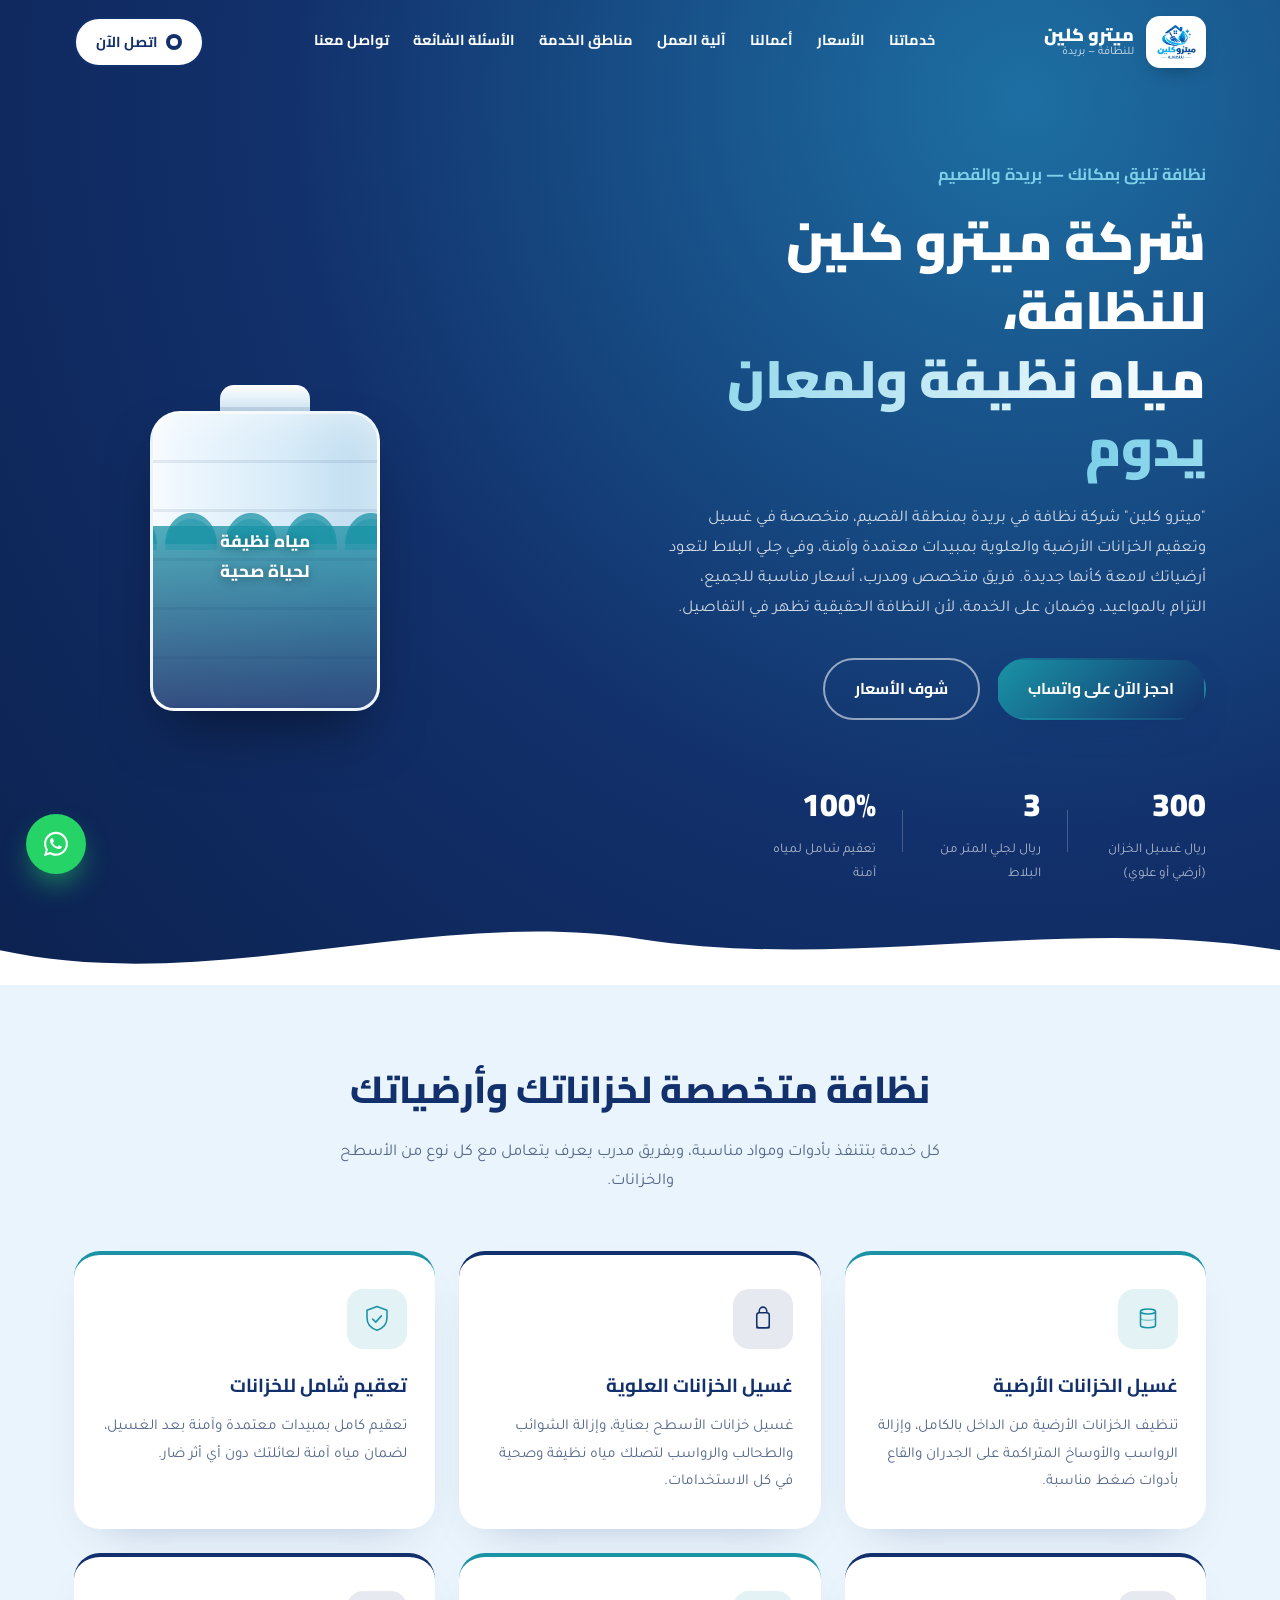
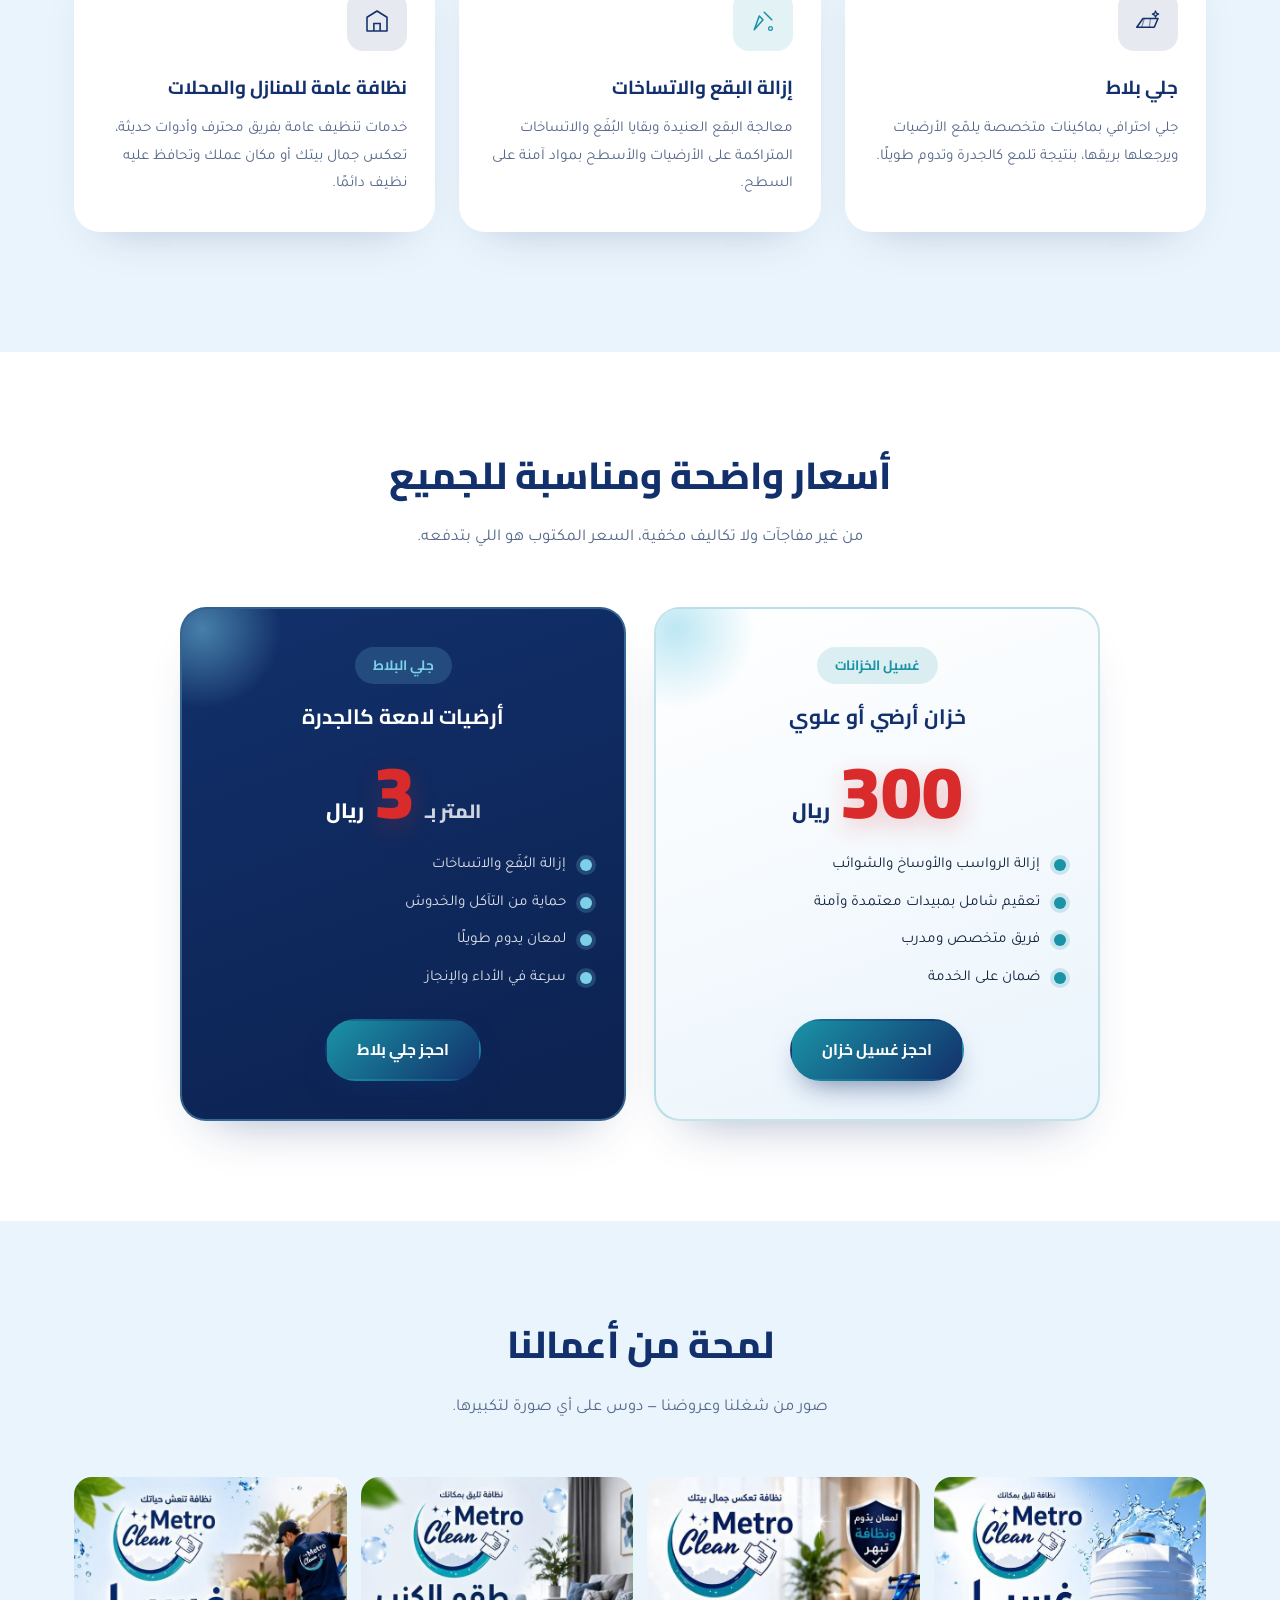
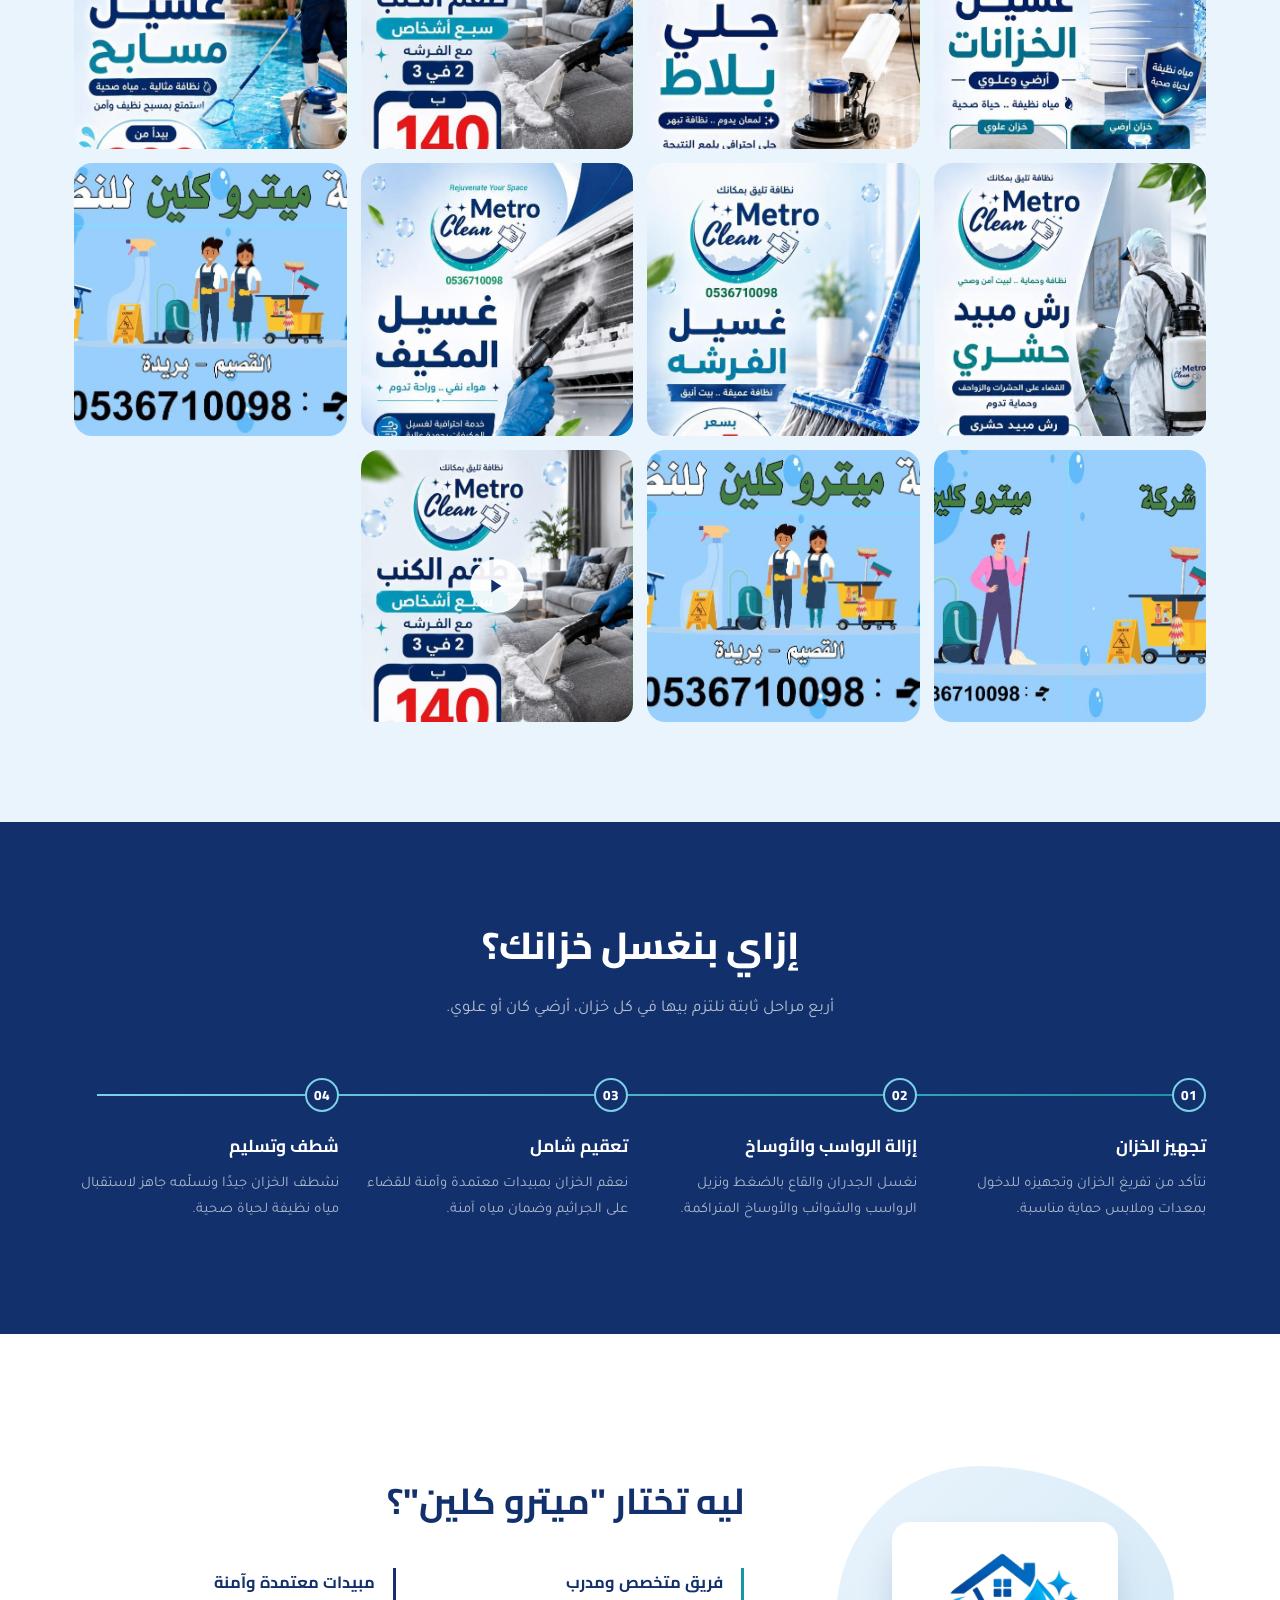
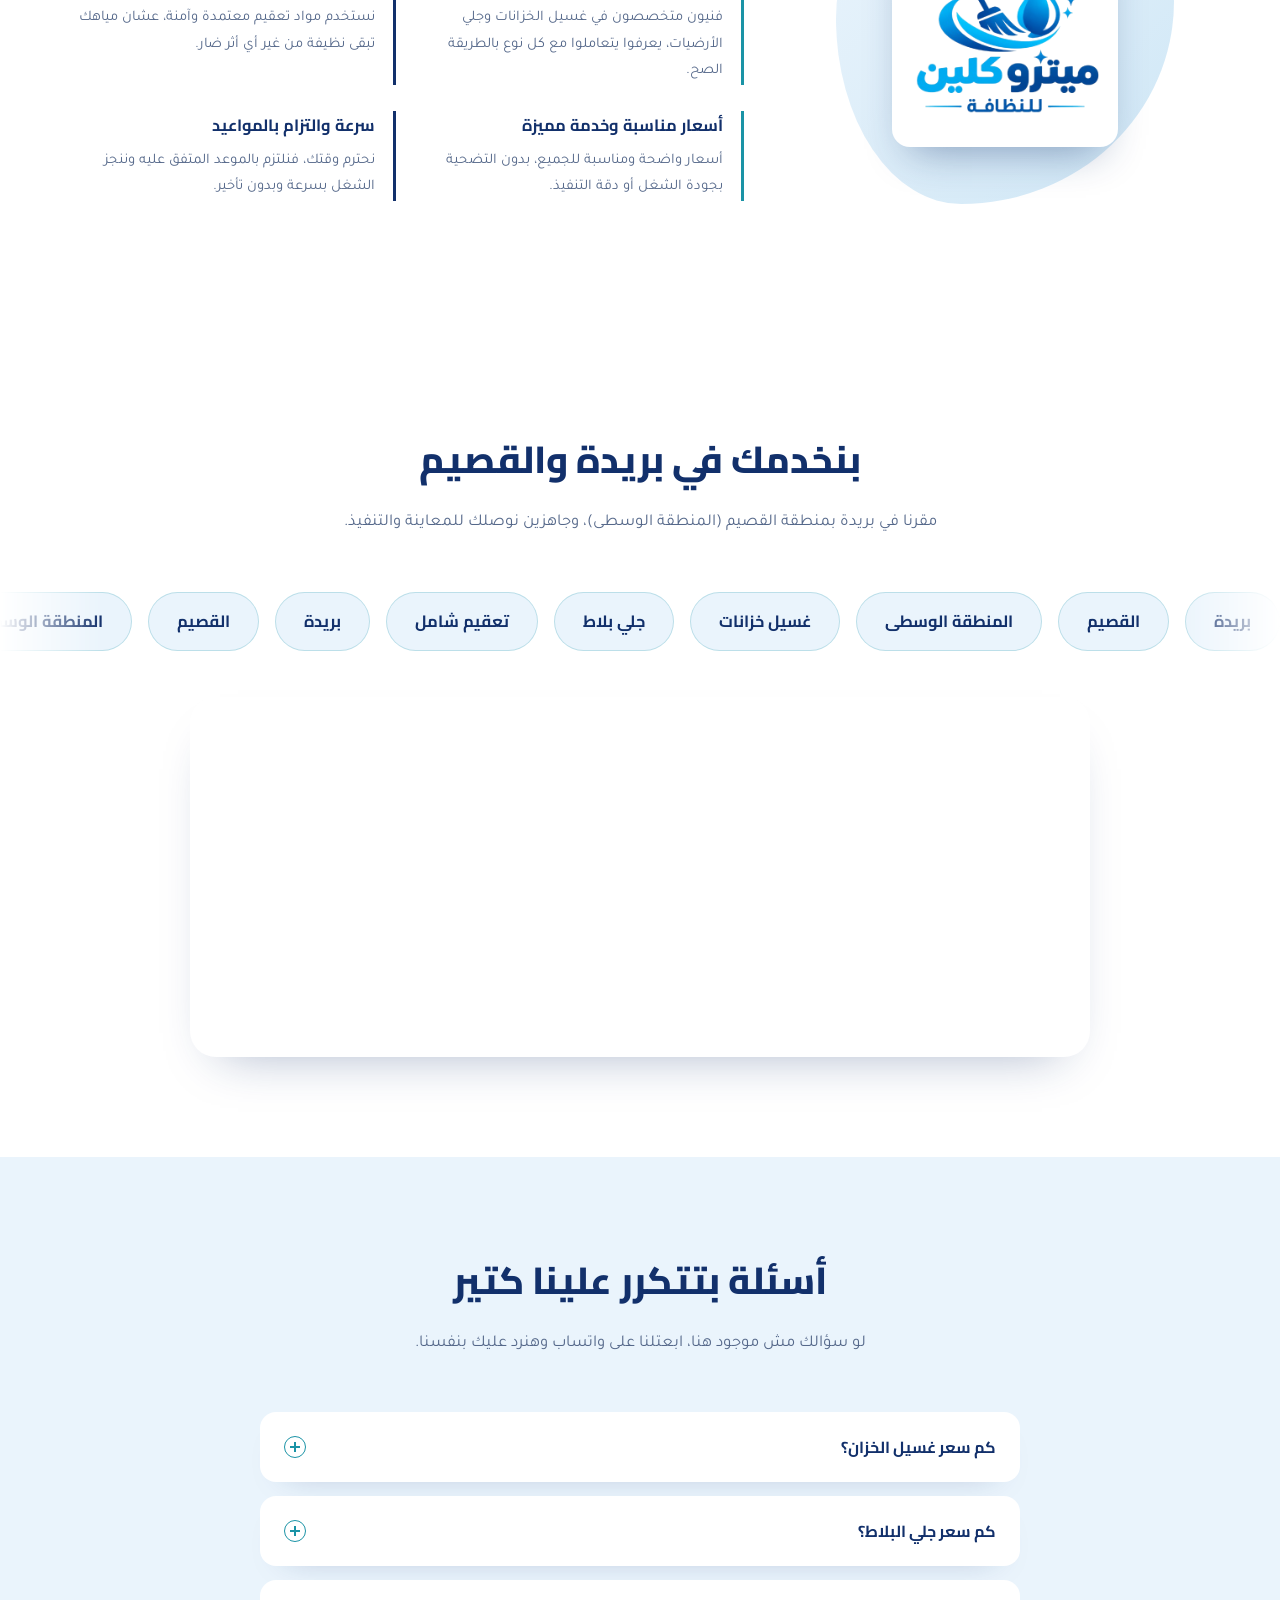
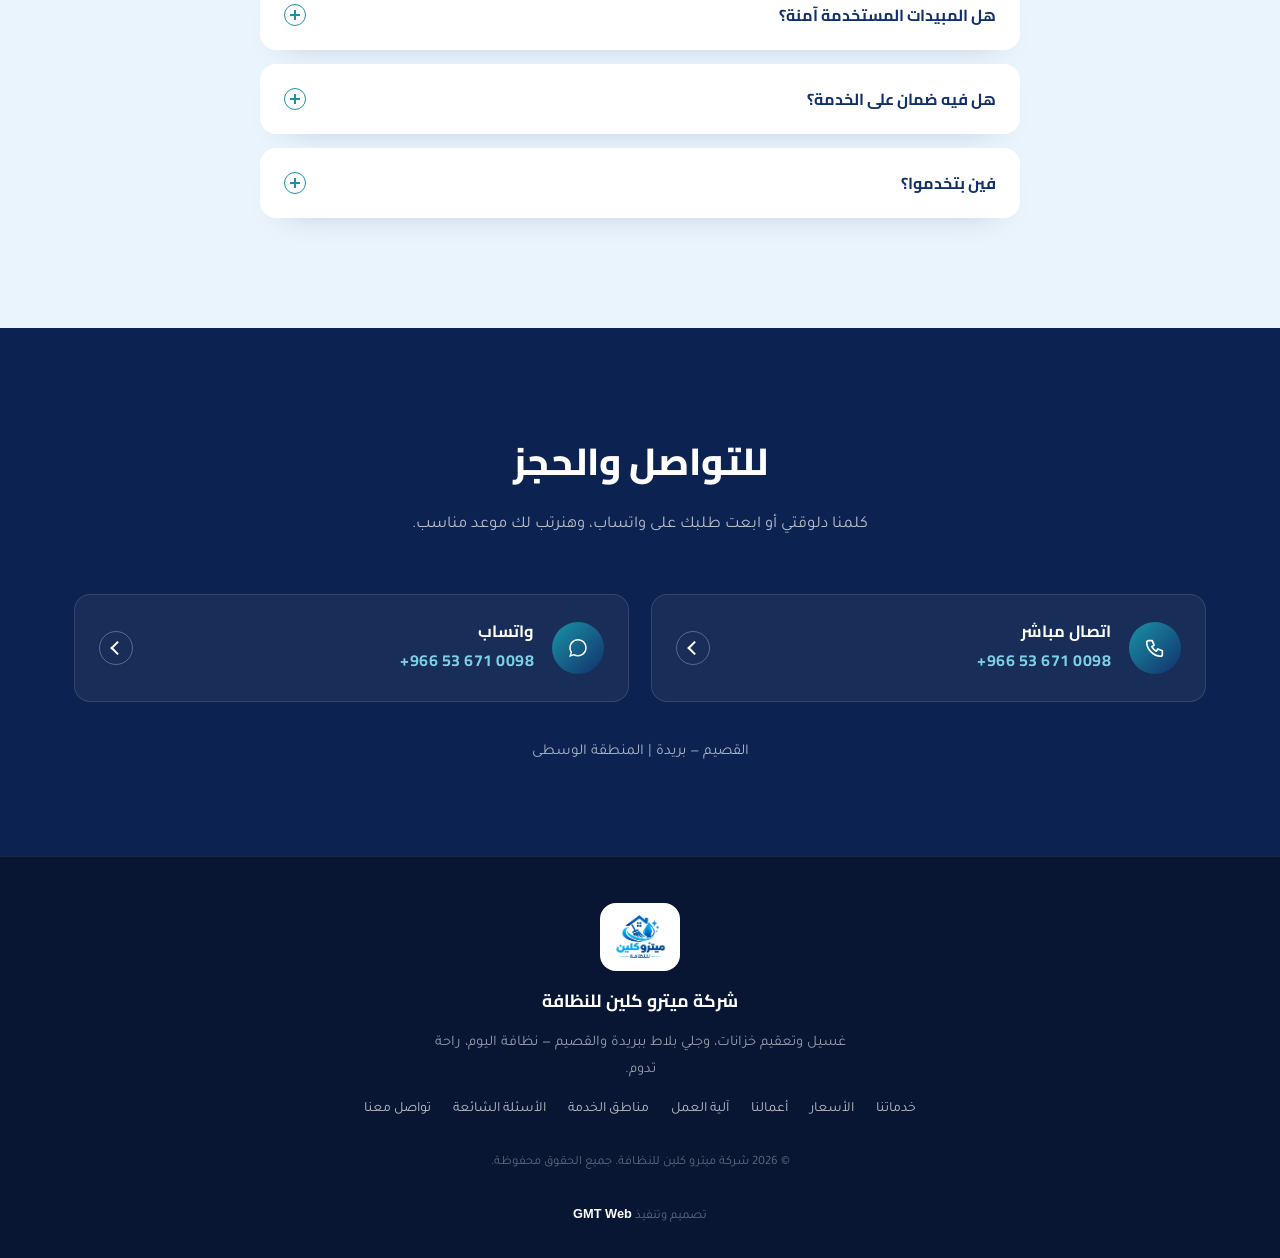
==== commit 0323b0ef: "Updated" ====
--- a/index.html
+++ b/index.html
@@ -485,6 +485,12 @@
         <a href="#contact">تواصل معنا</a>
       </div>
       <p class="footer-copy">© <span id="year"></span> شركة ميترو كلين للنظافة. جميع الحقوق محفوظة.</p>
+      <p class="footer-copy">
+        تصميم وتنفيذ
+        <a href="https://www.facebook.com/share/199H6ZiBeM/" target="_blank" style="text-decoration: none;">
+          <span class="gmt-text" style="color: var(--white); font-weight: bold;">GMT Web</span>
+        </a>
+      </p>
     </div>
   </footer>
 
